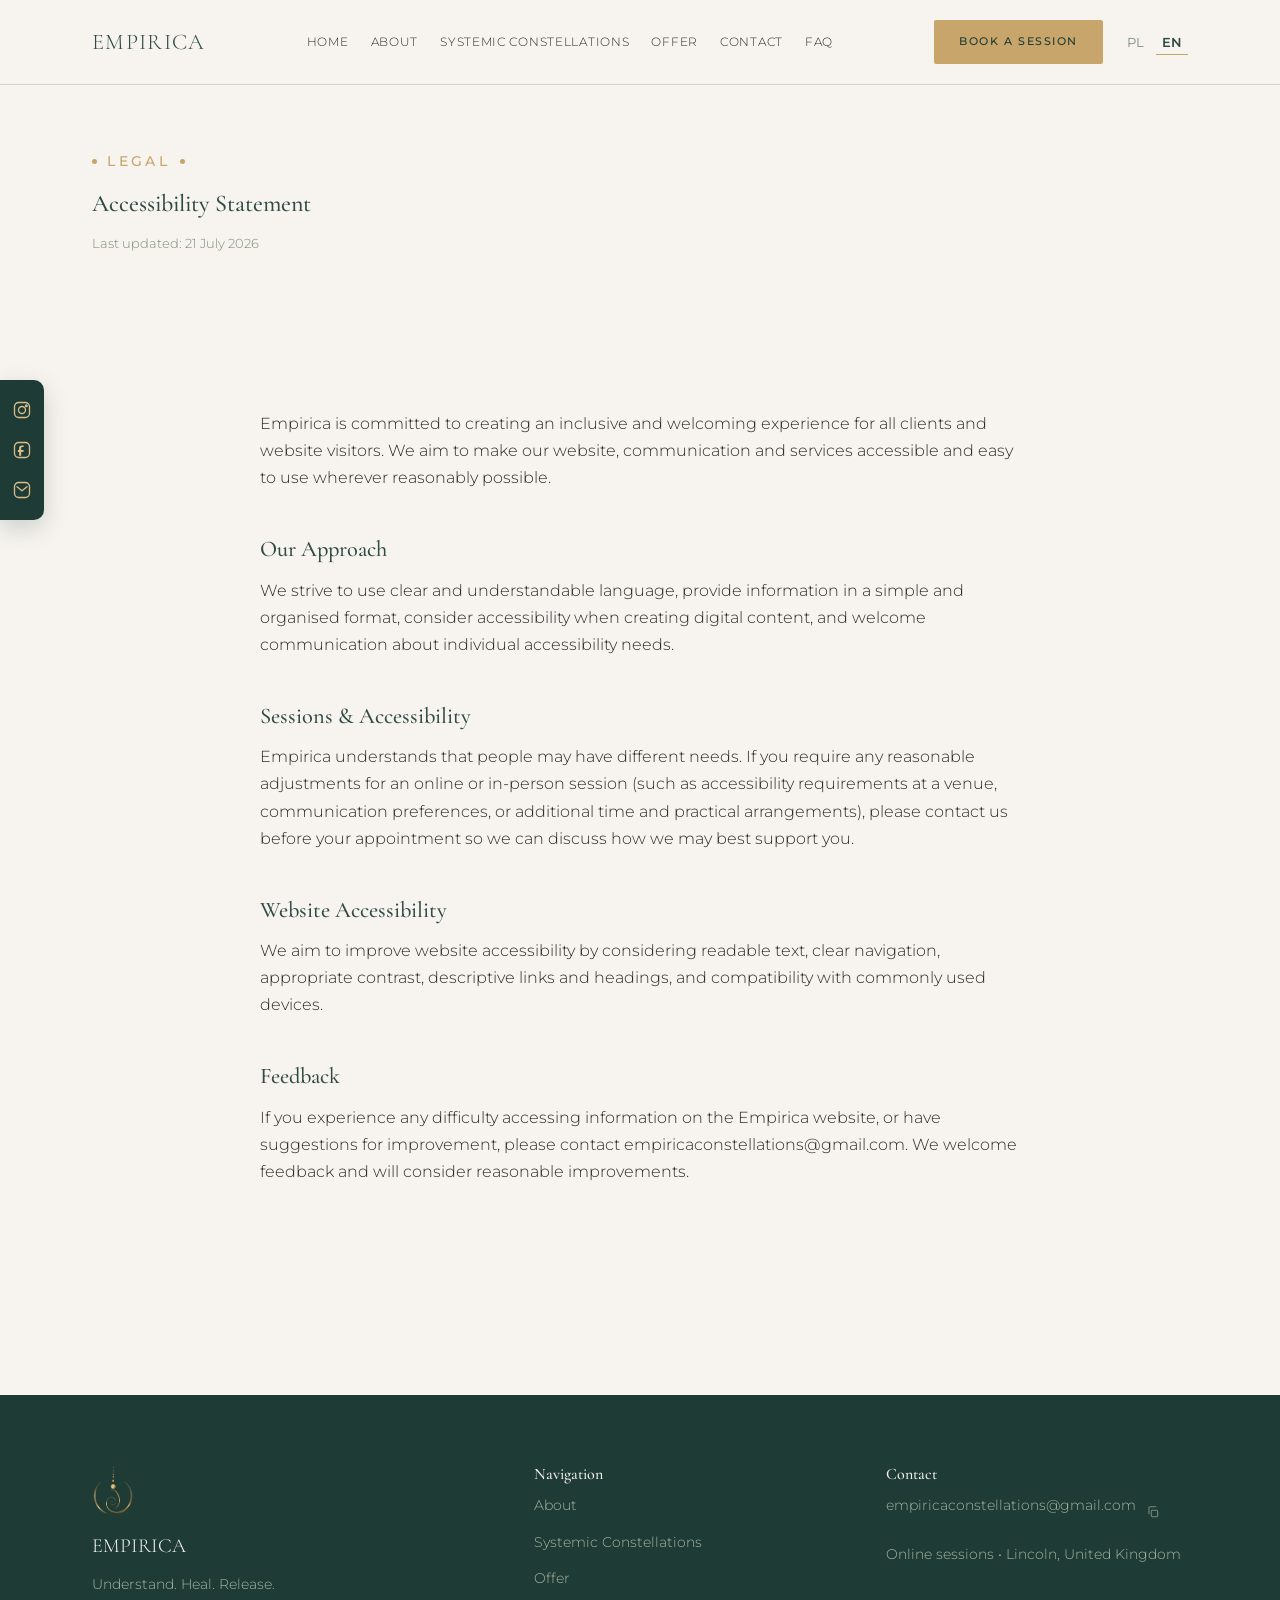
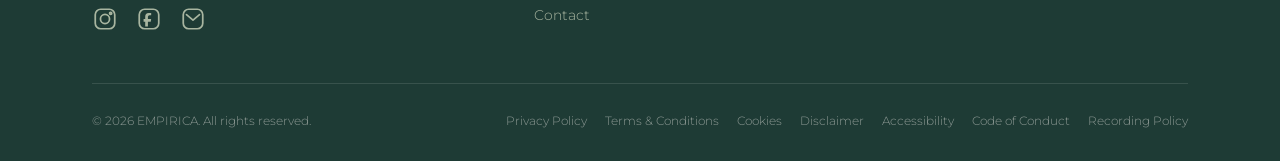
==== dostepnosc.html @ 61121a8c "Add standalone FAQ page, restore nav link, fix About secondary button Turns the FAQ content into its" ====
<!DOCTYPE html>
<html lang="pl">
<head>
<meta charset="UTF-8">
<meta name="viewport" content="width=device-width, initial-scale=1.0">
<title>Dostępność | Empirica</title>
<meta name="description" content="Deklaracja dostępności Empirica: nasze podejście do dostępności sesji i strony internetowej.">
<link rel="icon" type="image/svg+xml" href="assets/favicon.svg">
<link rel="preconnect" href="https://fonts.googleapis.com">
<link rel="preconnect" href="https://fonts.gstatic.com" crossorigin>
<link href="https://fonts.googleapis.com/css2?family=Cormorant+Garamond:ital,wght@0,400;0,500;0,600;1,400&family=Montserrat:wght@300;400;500;600&display=swap" rel="stylesheet">
<link rel="stylesheet" href="css/style.css">
</head>
<body data-i18n-title="meta.accessibility">

<header class="site-header">
  <div class="container nav">
    <a href="index.html" class="brand" aria-label="Empirica, strona główna">
      <span class="brand-word">EMPIRICA</span>
    </a>
    <nav class="nav-links" id="navLinks">
      <a href="index.html" data-i18n="nav.home">Strona główna</a>
      <a href="o-mnie.html" data-i18n="nav.about">O mnie</a>
      <a href="ustawienia-systemowe.html" data-i18n="nav.constellations">Ustawienia systemowe</a>
      <a href="oferta.html" data-i18n="nav.offer">Oferta</a>
      <a href="kontakt.html" data-i18n="nav.contact">Kontakt</a>
      <a href="faq.html" data-i18n="nav.faq">FAQ</a>
    </nav>
    <div class="nav-right">
      <a href="kontakt.html" class="btn btn-gold" data-i18n="nav.cta">Umów sesję</a>
      <div class="lang-switch" role="group" aria-label="Język / Language">
        <button type="button" data-lang="pl">PL</button>
        <button type="button" data-lang="en">EN</button>
      </div>
      <button class="nav-toggle" aria-label="Menu" aria-expanded="false">
        <span></span><span></span><span></span>
      </button>
    </div>
  </div>
</header>

<div class="side-social" aria-label="Social media">
  <a href="https://instagram.com/EmpiricaConstellations" target="_blank" rel="noopener" aria-label="Instagram"><svg viewBox="0 0 24 24" fill="none" stroke="currentColor" stroke-width="1.6"><rect x="3" y="3" width="18" height="18" rx="5"/><circle cx="12" cy="12" r="4.2"/><circle cx="17.2" cy="6.8" r="1"/></svg></a>
  <a href="https://facebook.com/EmpiricaConstellations" target="_blank" rel="noopener" aria-label="Facebook"><svg viewBox="0 0 24 24" fill="none" stroke="currentColor" stroke-width="1.6"><rect x="3" y="3" width="18" height="18" rx="5"/><path d="M14 8.5h-1.5a1.5 1.5 0 0 0-1.5 1.5v2h3l-.4 2.5H11V19h-2.5v-4.5H7v-2.5h1.5V9.8A3.3 3.3 0 0 1 11.9 6.5H14z" fill="currentColor" stroke="none"/></svg></a>
  <a href="kontakt.html" aria-label="Email"><svg viewBox="0 0 24 24" fill="none" stroke="currentColor" stroke-width="1.6"><rect x="3" y="3" width="18" height="18" rx="5"/><path d="M6 8l6 5 6-5" stroke-linecap="round" stroke-linejoin="round"/></svg></a>
</div>

<main>

  <section class="legal-page-header">
    <div class="container">
      <span class="eyebrow" data-i18n="legal.eyebrow">Prawne</span>
      <h1 data-i18n="legal.accessibility.title">Dostępność</h1>
      <p class="form-note" data-i18n="legal.updated">Ostatnia aktualizacja: 21 lipca 2026</p>
    </div>
  </section>

  <section>
    <div class="container legal-content">
      <p data-i18n="legal.accessibility.intro">Empirica dąży do zapewnienia integrującego i przyjaznego doświadczenia wszystkim klientom i osobom odwiedzającym stronę. Staramy się, aby nasza strona internetowa, komunikacja i usługi były dostępne i łatwe w użyciu, tam gdzie jest to zasadnie możliwe.</p>

      <h2 data-i18n="legal.accessibility.s1title">Nasze podejście</h2>
      <p data-i18n="legal.accessibility.s1body">Dążymy do stosowania jasnego i zrozumiałego języka, przedstawiania informacji w prostej i uporządkowanej formie, uwzględniania dostępności przy tworzeniu treści cyfrowych oraz otwartości na rozmowę o indywidualnych potrzebach w zakresie dostępności.</p>

      <h2 data-i18n="legal.accessibility.s2title">Sesje a dostępność</h2>
      <p data-i18n="legal.accessibility.s2body">Empirica rozumie, że różne osoby mogą mieć różne potrzeby. Jeśli potrzebujesz rozsądnych dostosowań na sesję online lub stacjonarną (na przykład dotyczących dostępności miejsca, preferencji komunikacyjnych czy dodatkowego czasu i ustaleń praktycznych), skontaktuj się z nami przed spotkaniem, abyśmy mogli omówić, jak najlepiej Cię wesprzeć.</p>

      <h2 data-i18n="legal.accessibility.s3title">Dostępność strony internetowej</h2>
      <p data-i18n="legal.accessibility.s3body">Dążymy do poprawy dostępności strony poprzez czytelny tekst, przejrzystą nawigację, odpowiedni kontrast, opisowe linki i nagłówki oraz kompatybilność z powszechnie używanymi urządzeniami.</p>

      <h2 data-i18n="legal.accessibility.s4title">Opinie</h2>
      <p data-i18n="legal.accessibility.s4body">Jeśli napotykasz trudności w dostępie do informacji na stronie Empirica lub masz sugestie dotyczące usprawnień, napisz na adres empiricaconstellations@gmail.com. Chętnie poznamy Twoją opinię i rozważymy zasadne usprawnienia.</p>
    </div>
  </section>

</main>

<footer class="site-footer">
  <div class="container">
    <div class="footer-top">
      <div>
        <div class="footer-brand">
          <img src="assets/logo.png" alt="" height="56">
          <span>EMPIRICA</span>
        </div>
        <p class="footer-tag" data-i18n="footer.tagline">Zrozumieć. Uzdrowić. Uwolnić.</p>
        <div class="social-row" aria-label="Social media">
          <a href="https://instagram.com/EmpiricaConstellations" target="_blank" rel="noopener" aria-label="Instagram"><svg viewBox="0 0 24 24" fill="none" stroke="currentColor" stroke-width="1.6"><rect x="3" y="3" width="18" height="18" rx="5"/><circle cx="12" cy="12" r="4.2"/><circle cx="17.2" cy="6.8" r="1"/></svg></a>
          <a href="https://facebook.com/EmpiricaConstellations" target="_blank" rel="noopener" aria-label="Facebook"><svg viewBox="0 0 24 24" fill="none" stroke="currentColor" stroke-width="1.6"><rect x="3" y="3" width="18" height="18" rx="5"/><path d="M14 8.5h-1.5a1.5 1.5 0 0 0-1.5 1.5v2h3l-.4 2.5H11V19h-2.5v-4.5H7v-2.5h1.5V9.8A3.3 3.3 0 0 1 11.9 6.5H14z" fill="currentColor" stroke="none"/></svg></a>
          <a href="kontakt.html" aria-label="Email"><svg viewBox="0 0 24 24" fill="none" stroke="currentColor" stroke-width="1.6"><rect x="3" y="3" width="18" height="18" rx="5"/><path d="M6 8l6 5 6-5" stroke-linecap="round" stroke-linejoin="round"/></svg></a>
        </div>
      </div>
      <div class="footer-col">
        <h4 data-i18n="footer.navTitle">Nawigacja</h4>
        <a href="o-mnie.html" data-i18n="nav.about">O mnie</a>
        <a href="ustawienia-systemowe.html" data-i18n="nav.constellations">Ustawienia systemowe</a>
        <a href="oferta.html" data-i18n="nav.offer">Oferta</a>
        <a href="kontakt.html" data-i18n="nav.contact">Kontakt</a>
      </div>
      <div class="footer-col">
        <h4 data-i18n="footer.contactTitle">Kontakt</h4>
        <span class="email-copy"><span>empiricaconstellations@gmail.com</span><button type="button" class="copy-btn" data-copy="empiricaconstellations@gmail.com" aria-label="Kopiuj adres e-mail / Copy email address"><svg viewBox="0 0 24 24" fill="none" stroke="currentColor" stroke-width="1.8" stroke-linecap="round" stroke-linejoin="round"><rect x="9" y="9" width="11" height="11" rx="2"/><path d="M5 15V5a2 2 0 0 1 2-2h10"/></svg></button></span>
        <span data-i18n="footer.location">Sesje online • Lincoln, Wielka Brytania</span>
      </div>
    </div>
    <div class="footer-bottom">
      <span>© 2026 EMPIRICA. <span data-i18n="footer.rights">Wszelkie prawa zastrzeżone.</span></span>
      <div class="footer-legal">
        <a href="polityka-prywatnosci.html" data-i18n="footer.privacyLink">Polityka prywatności</a>
        <a href="regulamin.html" data-i18n="footer.termsLink">Regulamin</a>
        <a href="polityka-cookies.html" data-i18n="footer.cookiesLink">Cookies</a>
        <a href="zastrzezenie.html" data-i18n="footer.disclaimerLink">Zastrzeżenia prawne</a>
        <a href="dostepnosc.html" data-i18n="footer.accessibilityLink">Dostępność</a>
        <a href="zasady-postepowania.html" data-i18n="footer.conductLink">Zasady postępowania</a>
        <a href="polityka-nagrywania.html" data-i18n="footer.recordingLink">Polityka nagrywania</a>
      </div>
    </div>
  </div>
</footer>

<button id="backToTop" class="back-to-top" aria-label="Powrót do góry / Back to top">
  <svg viewBox="0 0 24 24" fill="none" stroke="currentColor" stroke-width="2" stroke-linecap="round" stroke-linejoin="round"><path d="M12 19V5M5 12l7-7 7 7"/></svg>
</button>

<script src="js/i18n.js"></script>
<script src="js/main.js"></script>
</body>
</html>
---- css/style.css ----
/* ==========================================================================
   EMPIRICA — brand tokens
   ========================================================================== */
:root {
  --eucalyptus-dark: #1E3B35;
  --eucalyptus-deep: #2F4A45;
  --sage: #A8B5A0;
  --gold: #C8A56A;
  --gold-light: #D9BD8B;
  --ivory: #F7F4EF;
  --stone: #D8D2C8;
  --stone-light: #E9E4DA;
  --moss: #7A8D77;
  --charcoal: #2A2A28;

  --font-serif: 'Cormorant Garamond', Georgia, serif;
  --font-sans: 'Montserrat', -apple-system, sans-serif;

  --max-width: 1160px;
  --nav-height: 84px;
}

/* ==========================================================================
   Reset
   ========================================================================== */
*, *::before, *::after { box-sizing: border-box; }
html { scroll-behavior: smooth; }
body {
  margin: 0;
  font-family: var(--font-sans);
  font-weight: 300;
  color: var(--charcoal);
  background: var(--ivory);
  line-height: 1.7;
  -webkit-font-smoothing: antialiased;
}
img, svg { max-width: 100%; display: block; }
a { color: inherit; text-decoration: none; }
ul { list-style: none; margin: 0; padding: 0; }
h1, h2, h3, h4 {
  font-family: var(--font-serif);
  font-weight: 500;
  color: var(--eucalyptus-deep);
  margin: 0 0 .6em;
  line-height: 1.2;
}
p { margin: 0 0 1.2em; }
.container {
  max-width: var(--max-width);
  margin: 0 auto;
  padding: 0 32px;
}
.eyebrow {
  display: inline-flex;
  align-items: center;
  gap: .7em;
  font-family: var(--font-sans);
  font-weight: 500;
  font-size: .9rem;
  letter-spacing: .24em;
  text-transform: uppercase;
  color: var(--gold);
  margin-bottom: 1.1em;
}
.eyebrow::before, .eyebrow::after {
  content: '';
  width: 5px;
  height: 5px;
  flex-shrink: 0;
  border-radius: 50%;
  background: currentColor;
}
.on-dark .eyebrow { color: var(--gold-light); }
.on-dark h1, .on-dark h2, .on-dark h3 { color: var(--ivory); }
.on-dark p { color: var(--sage); }

/* ==========================================================================
   Buttons
   ========================================================================== */
.btn {
  display: inline-flex;
  align-items: center;
  gap: .6em;
  padding: 15px 34px;
  font-family: var(--font-sans);
  font-size: .8rem;
  font-weight: 500;
  letter-spacing: .14em;
  text-transform: uppercase;
  border-radius: 2px;
  border: 1px solid transparent;
  cursor: pointer;
  transition: background .25s ease, color .25s ease, border-color .25s ease, transform .25s ease;
}
.btn-gold {
  background: var(--gold);
  color: var(--eucalyptus-dark);
}
.btn-gold:hover { background: var(--gold-light); transform: translateY(-1px); }
.btn-outline {
  background: transparent;
  border-color: var(--gold);
  color: var(--gold);
}
.btn-outline:hover { background: var(--gold); color: var(--eucalyptus-dark); }
.on-dark .btn-outline { border-color: var(--sage); color: var(--ivory); }
.on-dark .btn-outline:hover { background: var(--sage); color: var(--eucalyptus-dark); }
.btn-outline-deep {
  background: transparent;
  border-color: var(--eucalyptus-deep);
  color: var(--eucalyptus-deep);
}
.btn-outline-deep:hover { background: var(--eucalyptus-deep); color: var(--gold-light); }

/* ==========================================================================
   Header / Nav
   ========================================================================== */
.site-header {
  position: sticky;
  top: 0;
  z-index: 100;
  background: rgba(247, 244, 239, .92);
  backdrop-filter: blur(6px);
  border-bottom: 1px solid var(--stone);
}
.nav {
  height: var(--nav-height);
  display: flex;
  align-items: center;
  justify-content: space-between;
  gap: 24px;
}
.brand {
  display: flex;
  align-items: center;
  gap: 12px;
  flex-shrink: 0;
}
.brand svg { width: 34px; height: 34px; }
.brand-word {
  font-family: var(--font-serif);
  font-size: 1.4rem;
  letter-spacing: .06em;
  color: var(--eucalyptus-deep);
}
.nav-links {
  display: flex;
  align-items: center;
  gap: 22px;
  flex-shrink: 0;
}
.nav-links a {
  font-size: .74rem;
  letter-spacing: .06em;
  text-transform: uppercase;
  color: var(--charcoal);
  position: relative;
  padding: 6px 0;
  white-space: nowrap;
}
.nav-links a::after {
  content: '';
  position: absolute;
  left: 0; right: 0; bottom: 0;
  height: 1px;
  background: var(--gold);
  transform: scaleX(0);
  transition: transform .25s ease;
}
.nav-links a:hover::after,
.nav-links a[aria-current="page"]::after { transform: scaleX(1); }
.nav-links a[aria-current="page"] { color: var(--eucalyptus-deep); font-weight: 500; }

.nav-right { display: flex; align-items: center; gap: 18px; flex-shrink: 0; }
.nav-right .btn { padding: 11px 24px; font-size: .7rem; }
.lang-switch { display: flex; gap: 6px; font-size: .75rem; letter-spacing: .06em; }
.lang-switch button {
  background: none;
  border: none;
  cursor: pointer;
  color: var(--moss);
  font-family: var(--font-sans);
  padding: 4px 6px;
}
.lang-switch button[aria-current="true"] { color: var(--eucalyptus-deep); font-weight: 600; border-bottom: 1px solid var(--gold); }

.nav-toggle {
  display: none;
  flex-direction: column;
  gap: 5px;
  background: none;
  border: none;
  cursor: pointer;
  padding: 8px;
}
.nav-toggle span { width: 24px; height: 1px; background: var(--eucalyptus-deep); }

/* ==========================================================================
   Hero
   ========================================================================== */
.hero {
  position: relative;
  background: radial-gradient(ellipse at 50% 20%, var(--eucalyptus-deep), var(--eucalyptus-dark) 70%);
  color: var(--ivory);
  overflow: hidden;
  padding: 110px 0 90px;
  text-align: center;
}
.hero.hero-page {
  padding: 90px 0 70px;
  min-height: 380px;
  display: flex;
  align-items: center;
  justify-content: center;
}
.hero.hero-photo {
  --hero-photo: url('../assets/hero-photo.jpg');
  background:
    linear-gradient(180deg, rgba(30,59,53,.68), rgba(30,59,53,.86)),
    var(--hero-photo) center 35%/cover no-repeat;
}
.hero.hero-photo.hero-photo-centered {
  background:
    linear-gradient(180deg, rgba(30,59,53,.68), rgba(30,59,53,.86)),
    var(--hero-photo) center center/cover no-repeat;
}

.hero.parallax-hero {
  background: none;
  position: relative;
  overflow: hidden;
}
.hero.parallax-hero .parallax-layer {
  position: absolute;
  inset: -45% 0;
  background:
    linear-gradient(180deg, rgba(30,59,53,.68), rgba(30,59,53,.86)),
    var(--hero-photo) center 35%/cover no-repeat;
  will-change: transform;
  z-index: 0;
}
.hero.parallax-hero .hero-inner { position: relative; z-index: 1; }
.hero-mist {
  position: absolute;
  inset: 0;
  opacity: .35;
  pointer-events: none;
}
.hero-inner { position: relative; z-index: 1; max-width: 720px; margin: 0 auto; }
.hero-mark { height: 112px; width: auto; margin: 0 auto 10px; }
.hero h1 {
  color: var(--ivory);
  font-size: clamp(2.6rem, 6vw, 4.2rem);
  letter-spacing: .04em;
  margin-bottom: .3em;
}
.hero .subtitle {
  font-family: var(--font-sans);
  font-size: .95rem;
  letter-spacing: .18em;
  text-transform: uppercase;
  color: var(--gold-light);
  margin-bottom: 1.6em;
}
.hero .lede {
  color: var(--sage);
  font-size: 1.15rem;
  max-width: 560px;
  margin: 0 auto 2.2em;
}
.hero-actions {
  display: flex;
  justify-content: center;
  align-items: center;
  gap: 18px;
  flex-wrap: wrap;
}
.hero-page h1 { font-size: clamp(2.2rem, 5vw, 3rem); }

/* ==========================================================================
   Sections
   ========================================================================== */
section { padding: 100px 0; }
.section-tight { padding: 70px 0; }
.section-dark {
  background: var(--eucalyptus-dark);
  color: var(--ivory);
}
.section-stone { background: var(--stone); }
.section-sage { background: var(--sage); }
.section-center { text-align: center; }
.lede-block { max-width: 640px; margin: 0 auto 3em; text-align: center; }

.grid-3 {
  display: grid;
  grid-template-columns: repeat(3, 1fr);
  gap: 48px;
}
.grid-2 {
  display: grid;
  grid-template-columns: 1fr 1fr;
  gap: 64px;
  align-items: center;
}

.value-card { text-align: center; }
.value-card .icon {
  width: 72px; height: 72px;
  margin: 0 auto 22px;
  color: var(--gold);
}
.value-card h3 { font-size: 1.5rem; }
.value-card p { color: var(--eucalyptus-deep); font-size: 1rem; }

.metaphor-card {
  background: var(--ivory);
  border: 1px solid var(--stone);
  padding: 40px 30px;
  text-align: center;
  transition: transform .3s ease, box-shadow .3s ease;
}
.metaphor-card:hover { transform: translateY(-4px); box-shadow: 0 18px 40px rgba(30,59,53,.08); }
.metaphor-card .icon { width: 60px; height: 60px; margin: 0 auto 22px; color: var(--gold); }
.metaphor-card h4 { font-size: 1.3rem; margin-bottom: .4em; }
.metaphor-card p { color: var(--eucalyptus-deep); font-size: 1rem; margin: 0; }

/* Interactive symbolism explorer */
.symbolism {
  display: grid;
  grid-template-columns: 260px 1fr;
  gap: 24px;
  align-items: start;
}
.symbolism-nav {
  display: flex;
  flex-direction: column;
  gap: 10px;
}
.symbolism-item {
  display: flex;
  align-items: center;
  gap: 16px;
  border: 1px solid var(--stone);
  background: var(--ivory);
  padding: 14px 18px;
  text-align: left;
  cursor: pointer;
  transition: border-color .2s ease, background .2s ease;
  font-family: var(--font-sans);
}
.symbolism-item:hover { border-color: var(--gold); }
.symbolism-item.is-active { border-color: var(--gold); background: var(--stone); }
.symbolism-item .symbolism-icon {
  display: flex;
  align-items: center;
  justify-content: center;
  flex-shrink: 0;
  color: var(--gold);
}
.symbolism-item .symbolism-icon svg { width: 34px; height: 34px; }
.symbolism-item .symbolism-label {
  font-family: var(--font-serif);
  font-size: 1.4rem;
  color: var(--eucalyptus-deep);
}
.symbolism-panel {
  border: 1px solid var(--stone);
  background: var(--ivory);
  padding: 36px;
}
.symbolism-panel-item { display: none; }
.symbolism-panel-item.is-active { display: block; }
.symbolism-panel-header {
  display: flex;
  align-items: center;
  gap: 18px;
  margin-bottom: 26px;
}
.symbolism-panel-header .symbolism-icon {
  display: flex;
  align-items: center;
  justify-content: center;
  color: var(--gold);
  flex-shrink: 0;
}
.symbolism-panel-header .symbolism-icon svg { width: 48px; height: 48px; }
.symbolism-panel-header h3 { margin: 0; font-size: 2.1rem; }
.symbolism-panel-body {
  display: grid;
  grid-template-columns: 1fr 270px;
  gap: 32px;
  align-items: center;
}
.symbolism-panel-photo { order: 2; }
.symbolism-panel-text { order: 1; }
.symbolism-panel-photo {
  aspect-ratio: 1;
  border: 1px solid var(--stone);
  overflow: hidden;
}
.symbolism-panel-photo img {
  width: 100%;
  height: 100%;
  object-fit: cover;
  object-position: center;
  display: block;
}
.symbolism-panel-text p { margin: 0; color: var(--charcoal); font-size: 1rem; line-height: 1.75; }
@media (max-width: 800px) {
  .symbolism { grid-template-columns: 1fr; }
  .symbolism-panel { padding: 26px; }
  .symbolism-panel-body { grid-template-columns: 1fr; }
  .symbolism-panel-photo { max-width: 220px; margin: 0 auto; }
}

blockquote.pull-quote {
  font-family: var(--font-serif);
  font-size: clamp(1.5rem, 3vw, 2.1rem);
  font-style: italic;
  color: var(--ivory);
  text-align: center;
  max-width: 780px;
  margin: 0 auto;
  line-height: 1.5;
}
blockquote.pull-quote::before,
blockquote.pull-quote::after { color: var(--gold); }
blockquote.pull-quote::before { content: '“'; }
blockquote.pull-quote::after { content: '”'; }

.believe-photo {
  background:
    linear-gradient(180deg, rgba(30,59,53,.7), rgba(30,59,53,.82)),
    url('../assets/about-believe.jpg') center/cover no-repeat;
}
.ready-photo {
  background:
    linear-gradient(180deg, rgba(30,59,53,.55), rgba(30,59,53,.68)),
    url('../assets/ready-photo.jpg') center/cover no-repeat;
}
.ready-photo h2 { color: var(--gold); }
.ready-photo p { color: var(--ivory); font-weight: 400; text-shadow: 0 2px 10px rgba(0,0,0,.55); }
.stream-photo {
  background:
    linear-gradient(180deg, rgba(30,59,53,.7), rgba(30,59,53,.82)),
    url('../assets/symbol-stream.jpg') center/cover no-repeat;
}

/* Watermark logo behind a dark section's content */
.section-watermark { position: relative; overflow: hidden; }
.section-watermark .watermark-logo {
  position: absolute;
  top: 50%;
  left: 50%;
  transform: translate(-50%, -50%);
  height: 260px;
  width: auto;
  opacity: .08;
  pointer-events: none;
  z-index: 0;
}
.section-watermark > .container { position: relative; z-index: 1; }

.testimonial {
  background: var(--ivory);
  padding: 30px 36px;
  font-style: italic;
  color: var(--eucalyptus-deep);
  text-align: center;
}
.testimonial-author {
  display: flex;
  flex-direction: column;
  align-items: center;
  gap: 10px;
  margin-top: 20px;
}
.testimonial-avatar {
  width: 44px;
  height: 44px;
  border-radius: 50%;
  background: var(--gold);
  color: var(--eucalyptus-dark);
  display: flex;
  align-items: center;
  justify-content: center;
  font-style: normal;
  font-family: var(--font-sans);
  font-weight: 600;
  font-size: .85rem;
}
.testimonial cite {
  display: block;
  font-style: normal;
  font-size: .8rem;
  letter-spacing: .08em;
  text-transform: uppercase;
  color: var(--moss);
}

/* Testimonial carousel */
.testimonial-carousel {
  position: relative;
  max-width: 680px;
  margin: 0 auto;
  padding: 0 84px;
}
.testimonial-viewport { overflow: hidden; }
.testimonial-track {
  display: flex;
  transition: transform .65s cubic-bezier(.4, 0, .2, 1);
}
.testimonial-slide {
  flex: 0 0 100%;
  min-width: 0;
  box-sizing: border-box;
}
.carousel-arrow {
  position: absolute;
  top: 40%;
  transform: translateY(-50%);
  width: 40px;
  height: 40px;
  border-radius: 50%;
  border: 1px solid var(--stone);
  background: var(--ivory);
  color: var(--eucalyptus-deep);
  display: flex;
  align-items: center;
  justify-content: center;
  cursor: pointer;
  padding: 0;
  transition: background .2s ease, color .2s ease, border-color .2s ease;
}
.carousel-arrow svg { width: 18px; height: 18px; }
.carousel-arrow:hover { background: var(--gold); border-color: var(--gold); color: var(--eucalyptus-dark); }
.carousel-prev { left: 0; }
.carousel-next { right: 0; }
.carousel-dots {
  display: flex;
  justify-content: center;
  gap: 10px;
  margin-top: 26px;
}
.carousel-dot {
  width: 9px;
  height: 9px;
  border-radius: 50%;
  border: none;
  background: var(--stone);
  cursor: pointer;
  padding: 0;
  transition: background .2s ease, transform .2s ease;
}
.carousel-dot.is-active { background: var(--gold); transform: scale(1.3); }
@media (max-width: 600px) {
  .testimonial-carousel { padding: 0 56px; }
  .carousel-arrow { width: 34px; height: 34px; }
}

/* Decorative placeholder art */
.art-frame {
  border: 1px solid var(--stone);
  aspect-ratio: 4/5;
  overflow: hidden;
}
.art-frame img {
  width: 100%;
  height: 100%;
  object-fit: cover;
  object-position: center;
  display: block;
}
.portrait-frame {
  aspect-ratio: 4/5;
  border: 1px solid var(--stone);
  background: linear-gradient(165deg, var(--eucalyptus-deep), var(--eucalyptus-dark));
  display: flex;
  align-items: center;
  justify-content: center;
}
.portrait-frame svg, .portrait-frame img { width: 46%; color: var(--gold); }

/* Steps */
.steps { display: grid; grid-template-columns: repeat(4, 1fr); gap: 44px; counter-reset: step; position: relative; }
.step { text-align: center; position: relative; z-index: 1; }
.step:not(:last-child)::after {
  content: '- - - -';
  position: absolute;
  top: 30px;
  left: 100%;
  width: 44px;
  transform: translateY(-50%);
  text-align: center;
  color: var(--gold);
  font-size: 1.05rem;
  font-weight: 600;
  letter-spacing: 1px;
  white-space: nowrap;
  overflow: hidden;
  pointer-events: none;
}
.step .num {
  width: 60px; height: 60px;
  background: var(--gold);
  border: none;
  border-radius: 50%;
  display: flex; align-items: center; justify-content: center;
  margin: 0 auto 20px;
  font-family: var(--font-serif);
  font-weight: 600;
  color: var(--eucalyptus-dark);
  font-size: 1.4rem;
  box-shadow: 0 6px 16px rgba(200,165,106,.35);
}
.step h4 { font-size: 1.15rem; margin-bottom: .35em; }
.step p { font-size: .92rem; color: var(--charcoal); opacity: .8; margin: 0; }
@media (max-width: 900px) { .step::after { display: none; } }

/* Offer / pricing */
.offer-card {
  background: var(--ivory);
  border: 1px solid var(--stone);
  padding: 48px;
}
.offer-card .price {
  font-family: var(--font-serif);
  font-size: 2.4rem;
  color: var(--gold);
  margin: .2em 0 .1em;
}
.offer-card .price small { font-family: var(--font-sans); font-size: .9rem; color: var(--moss); }
.offer-list li {
  padding: 10px 0;
  border-bottom: 1px solid var(--stone);
  font-size: .92rem;
  display: flex;
  gap: 10px;
}
.offer-list li:last-child { border-bottom: none; }
.offer-list li svg { width: 16px; height: 16px; flex-shrink: 0; margin-top: 4px; color: var(--gold); }

/* Tile grid (help topics, credentials, etc.) */
.tile-grid {
  display: grid;
  grid-template-columns: repeat(3, 1fr);
  gap: 24px;
}
.tile {
  background: var(--stone-light);
  border: 1px solid var(--stone);
  border-radius: 12px;
  padding: 30px 22px;
  text-align: center;
  transition: transform .3s ease, box-shadow .3s ease, border-color .3s ease;
}
.tile:hover {
  box-shadow: 0 18px 40px rgba(30,59,53,.08);
  border-color: var(--gold);
}
.tile .icon { width: 40px; height: 40px; margin: 0 auto 16px; color: var(--gold); }
.tile span { font-size: .95rem; color: var(--eucalyptus-deep); line-height: 1.4; }
@media (max-width: 760px) { .tile-grid { grid-template-columns: 1fr 1fr; } }
@media (max-width: 500px) { .tile-grid { grid-template-columns: 1fr; } }

/* FAQ */
.faq-item { border-bottom: 1px solid var(--stone); padding: 18px 0; }
.faq-item summary {
  font-family: var(--font-serif);
  font-weight: 500;
  font-size: 1.1rem;
  color: var(--eucalyptus-deep);
  cursor: pointer;
  list-style: none;
  display: flex;
  align-items: center;
  justify-content: space-between;
  gap: 16px;
  padding: 4px 0;
}
.faq-item summary::-webkit-details-marker { display: none; }
.faq-item summary::after {
  content: '';
  flex-shrink: 0;
  width: 9px;
  height: 9px;
  border-right: 2px solid var(--gold);
  border-bottom: 2px solid var(--gold);
  transform: rotate(45deg);
  transition: transform .25s ease;
}
.faq-item[open] summary::after { transform: rotate(-135deg); }
.faq-item p { margin: .9em 0 0; color: var(--charcoal); opacity: .85; font-size: .95rem; }
.faq-category {
  font-family: var(--font-sans);
  font-size: .85rem;
  letter-spacing: .12em;
  text-transform: uppercase;
  color: var(--gold);
  margin: 48px 0 4px;
}
.faq-category:first-child { margin-top: 0; }

.disclaimer {
  font-size: .85rem;
  color: var(--moss);
  border-top: 1px solid var(--stone);
  padding-top: 24px;
  margin-top: 40px;
}
.disclaimer-note {
  font-size: .8rem;
  color: var(--moss);
  margin: 18px 0 0;
}

/* Instagram strip */
.insta-grid {
  display: grid;
  grid-template-columns: repeat(6, 1fr);
  gap: 4px;
}
.insta-cell {
  aspect-ratio: 1;
  display: flex;
  align-items: center;
  justify-content: center;
  padding: 14px;
  text-align: center;
}
.insta-cell.art { background: linear-gradient(150deg, var(--eucalyptus-deep), var(--moss)); }
.insta-cell.art svg { width: 44%; color: var(--gold-light); }
.insta-cell.quote { background: var(--ivory); border: 1px solid var(--stone); }
.insta-cell.quote p { font-family: var(--font-serif); font-size: .82rem; font-style: italic; color: var(--eucalyptus-deep); margin: 0; }

/* Contact */
.contact-grid { display: grid; grid-template-columns: 1.1fr .9fr; gap: 60px; }
.form-row { margin-bottom: 22px; }
.form-row label {
  display: block;
  font-size: .78rem;
  letter-spacing: .08em;
  text-transform: uppercase;
  color: var(--eucalyptus-deep);
  margin-bottom: 8px;
}
.form-row input,
.form-row select,
.form-row textarea {
  width: 100%;
  padding: 13px 14px;
  border: 1px solid var(--stone);
  background: var(--ivory);
  font-family: var(--font-sans);
  font-size: .92rem;
  color: var(--charcoal);
}
.form-row textarea { resize: vertical; min-height: 130px; }
.form-row input:focus,
.form-row select:focus,
.form-row textarea:focus { outline: none; border-color: var(--gold); }
.form-note { font-size: .8rem; color: var(--moss); margin-top: 4px; }
.contact-side { background: var(--eucalyptus-dark); color: var(--ivory); padding: 44px; }
.contact-side h3 { color: var(--ivory); }
.contact-side p { color: var(--sage); }
.contact-side .item { margin-bottom: 22px; }
.contact-side .item .label { display: block; font-size: .72rem; letter-spacing: .1em; text-transform: uppercase; color: var(--gold-light); margin-bottom: 4px; }
.form-status { margin-top: 16px; font-size: .88rem; }
.form-status.success { color: var(--moss); }
.form-status.error { color: #a5453a; }

/* ==========================================================================
   Footer
   ========================================================================== */
.site-footer {
  background: var(--eucalyptus-dark);
  color: var(--sage);
  padding: 70px 0 30px;
}
.footer-top {
  display: grid;
  grid-template-columns: 1.3fr 1fr 1fr;
  gap: 50px;
  padding-bottom: 44px;
  border-bottom: 1px solid rgba(247,244,239,.12);
}
.footer-brand { display: flex; flex-direction: column; align-items: flex-start; gap: 8px; margin-bottom: 10px; }
.footer-brand svg { width: 30px; height: 30px; color: var(--gold); }
.footer-brand span { font-family: var(--font-serif); font-size: 1.25rem; color: var(--ivory); }
.footer-tag { font-size: .85rem; max-width: 280px; margin: 0 0 8px; }
.site-footer h4 {
  color: var(--ivory);
}
.footer-col a, .footer-col span { display: block; font-size: .9rem; margin-bottom: 12px; color: var(--sage); }
.footer-col a:hover { color: var(--gold-light); }
.footer-col .email-copy { display: flex; align-items: center; gap: 8px; }

/* Copy-to-clipboard email */
.email-copy { display: inline-flex; align-items: center; gap: 8px; }
.copy-btn {
  background: none;
  border: none;
  padding: 2px;
  margin: 0;
  cursor: pointer;
  color: inherit;
  display: inline-flex;
  align-items: center;
  opacity: .65;
  transition: opacity .2s ease, color .2s ease;
}
.copy-btn:hover { opacity: 1; }
.copy-btn svg { width: 14px; height: 14px; }
.copy-btn.is-copied { color: var(--gold); opacity: 1; }
.footer-bottom {
  display: flex;
  justify-content: space-between;
  align-items: center;
  padding-top: 26px;
  font-size: .78rem;
  color: rgba(247,244,239,.5);
  flex-wrap: wrap;
  gap: 10px;
}
.footer-legal { display: flex; gap: 18px; flex-wrap: wrap; }
.footer-legal a { color: rgba(247,244,239,.5); }
.footer-legal a:hover { color: var(--gold-light); }

/* ==========================================================================
   Legal pages
   ========================================================================== */
.legal-page-header { padding: 60px 0 20px; }
.legal-content {
  max-width: 760px;
  margin: 0 auto;
  padding: 20px 0 90px;
}
.legal-content h2 { font-size: 1.4rem; margin-top: 2em; }
.legal-content h2:first-child { margin-top: 0; }
.legal-content p { color: var(--charcoal); }
.social-row { display: flex; gap: 18px; margin-top: 10px; }
.social-row a svg { width: 26px; height: 26px; color: var(--sage); }
.social-row a:hover svg { color: var(--gold-light); }

/* ==========================================================================
   Sticky side social bar
   ========================================================================== */
.side-social {
  position: fixed;
  left: 0;
  top: 50%;
  transform: translateY(-50%);
  z-index: 95;
  display: flex;
  flex-direction: column;
  align-items: center;
  gap: 20px;
  background: var(--eucalyptus-dark);
  padding: 20px 12px;
  border-radius: 0 10px 10px 0;
  box-shadow: 0 8px 24px rgba(30,59,53,.2);
  opacity: 1;
  transition: opacity .3s ease, transform .3s ease;
}
.side-social.is-hidden {
  opacity: 0;
  transform: translateY(-50%) translateX(-100%);
  pointer-events: none;
}
.side-social a svg { width: 20px; height: 20px; color: var(--gold-light); transition: color .2s ease, transform .2s ease; }
.side-social a:hover svg { color: var(--ivory); transform: scale(1.12); }
@media (max-width: 760px) { .side-social { display: none; } }

/* ==========================================================================
   Back to top
   ========================================================================== */
.back-to-top {
  position: fixed;
  bottom: 28px;
  right: 28px;
  width: 46px;
  height: 46px;
  border-radius: 50%;
  background: var(--gold);
  color: var(--eucalyptus-dark);
  border: none;
  display: flex;
  align-items: center;
  justify-content: center;
  cursor: pointer;
  opacity: 0;
  transform: translateY(10px);
  pointer-events: none;
  transition: opacity .3s ease, transform .3s ease, background .25s ease;
  z-index: 90;
  box-shadow: 0 8px 20px rgba(30,59,53,.25);
}
.back-to-top svg { width: 20px; height: 20px; }
.back-to-top.visible { opacity: 1; transform: translateY(0); pointer-events: auto; }
.back-to-top:hover { background: var(--gold-light); }

/* ==========================================================================
   Responsive
   ========================================================================== */
@media (max-width: 900px) {
  .grid-3 { grid-template-columns: 1fr; gap: 36px; }
  .grid-2 { grid-template-columns: 1fr; gap: 40px; }
  .contact-grid { grid-template-columns: 1fr; }
  .steps { grid-template-columns: 1fr 1fr; }
  .footer-top { grid-template-columns: 1fr; gap: 34px; }
  .insta-grid { grid-template-columns: repeat(3, 1fr); }
}
@media (max-width: 760px) {
  .nav-links, .nav-right .lang-switch, .nav-right .btn { position: static; }
  .nav-links {
    position: fixed;
    top: var(--nav-height);
    left: 0; right: 0;
    background: var(--ivory);
    flex-direction: column;
    align-items: flex-start;
    padding: 24px 32px;
    gap: 18px;
    border-bottom: 1px solid var(--stone);
    transform: translateY(-140%);
    opacity: 0;
    transition: transform .3s ease, opacity .3s ease;
  }
  .nav-links.open { transform: translateY(0); opacity: 1; }
  .nav-toggle { display: flex; }
  .nav-right { gap: 14px; }
  .nav-right .btn { padding: 11px 18px; font-size: .72rem; }
  .steps { grid-template-columns: 1fr; }
}
@media (max-width: 480px) {
  .nav-right > .btn { display: none; }
}
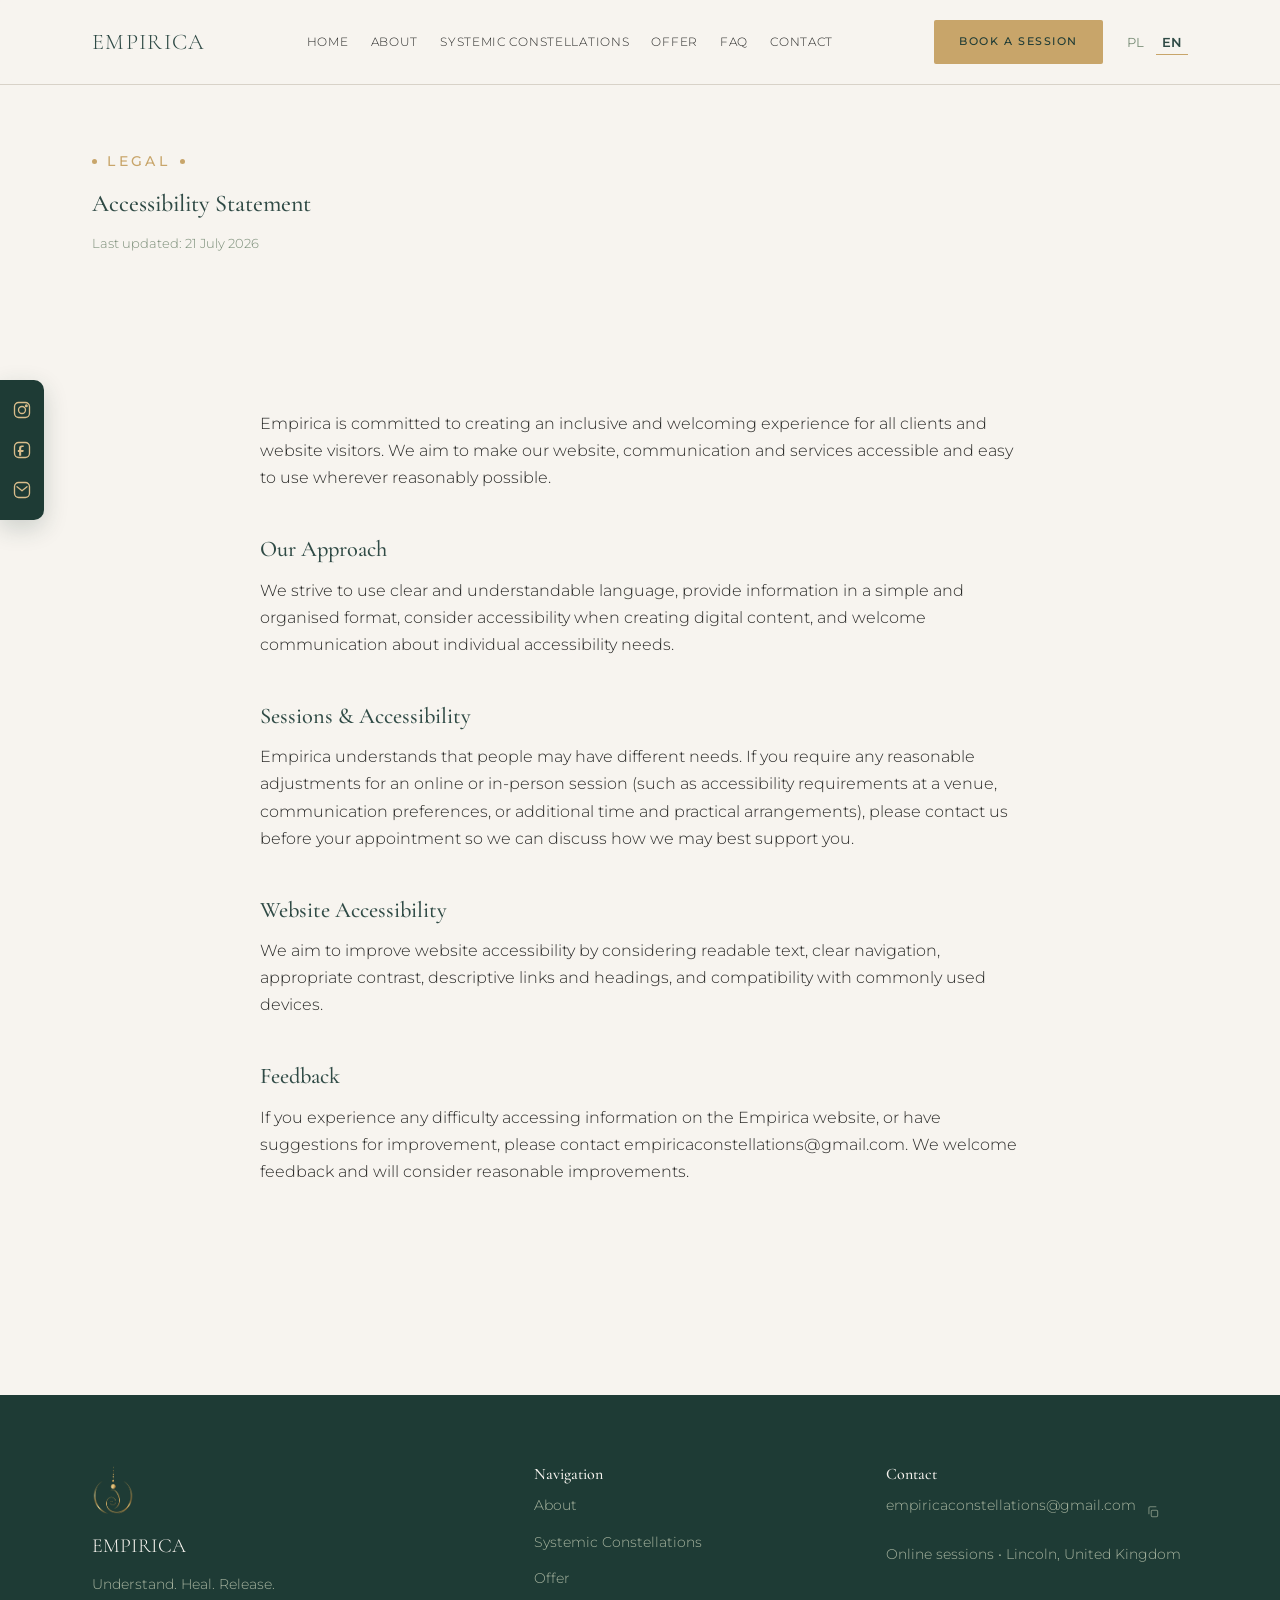
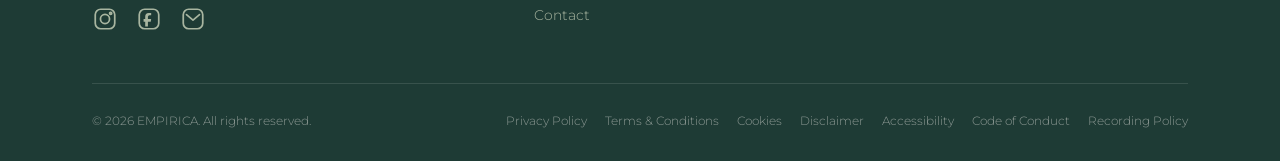
==== commit b6581a49: "Reorder nav, enlarge contact logo, resize home hero mark/title Moves FAQ before Contact in the nav b" ====
--- a/dostepnosc.html
+++ b/dostepnosc.html
@@ -23,8 +23,8 @@
       <a href="o-mnie.html" data-i18n="nav.about">O mnie</a>
       <a href="ustawienia-systemowe.html" data-i18n="nav.constellations">Ustawienia systemowe</a>
       <a href="oferta.html" data-i18n="nav.offer">Oferta</a>
+      <a href="faq.html" data-i18n="nav.faq">FAQ</a>
       <a href="kontakt.html" data-i18n="nav.contact">Kontakt</a>
-      <a href="faq.html" data-i18n="nav.faq">FAQ</a>
     </nav>
     <div class="nav-right">
       <a href="kontakt.html" class="btn btn-gold" data-i18n="nav.cta">Umów sesję</a>
--- a/css/style.css
+++ b/css/style.css
@@ -240,6 +240,8 @@
   z-index: 0;
 }
 .hero.parallax-hero .hero-inner { position: relative; z-index: 1; }
+.hero.parallax-hero .hero-mark { height: 130px; }
+.hero.parallax-hero h1 { font-size: clamp(2.1rem, 4.5vw, 3.2rem); }
 .hero-mist {
   position: absolute;
   inset: 0;
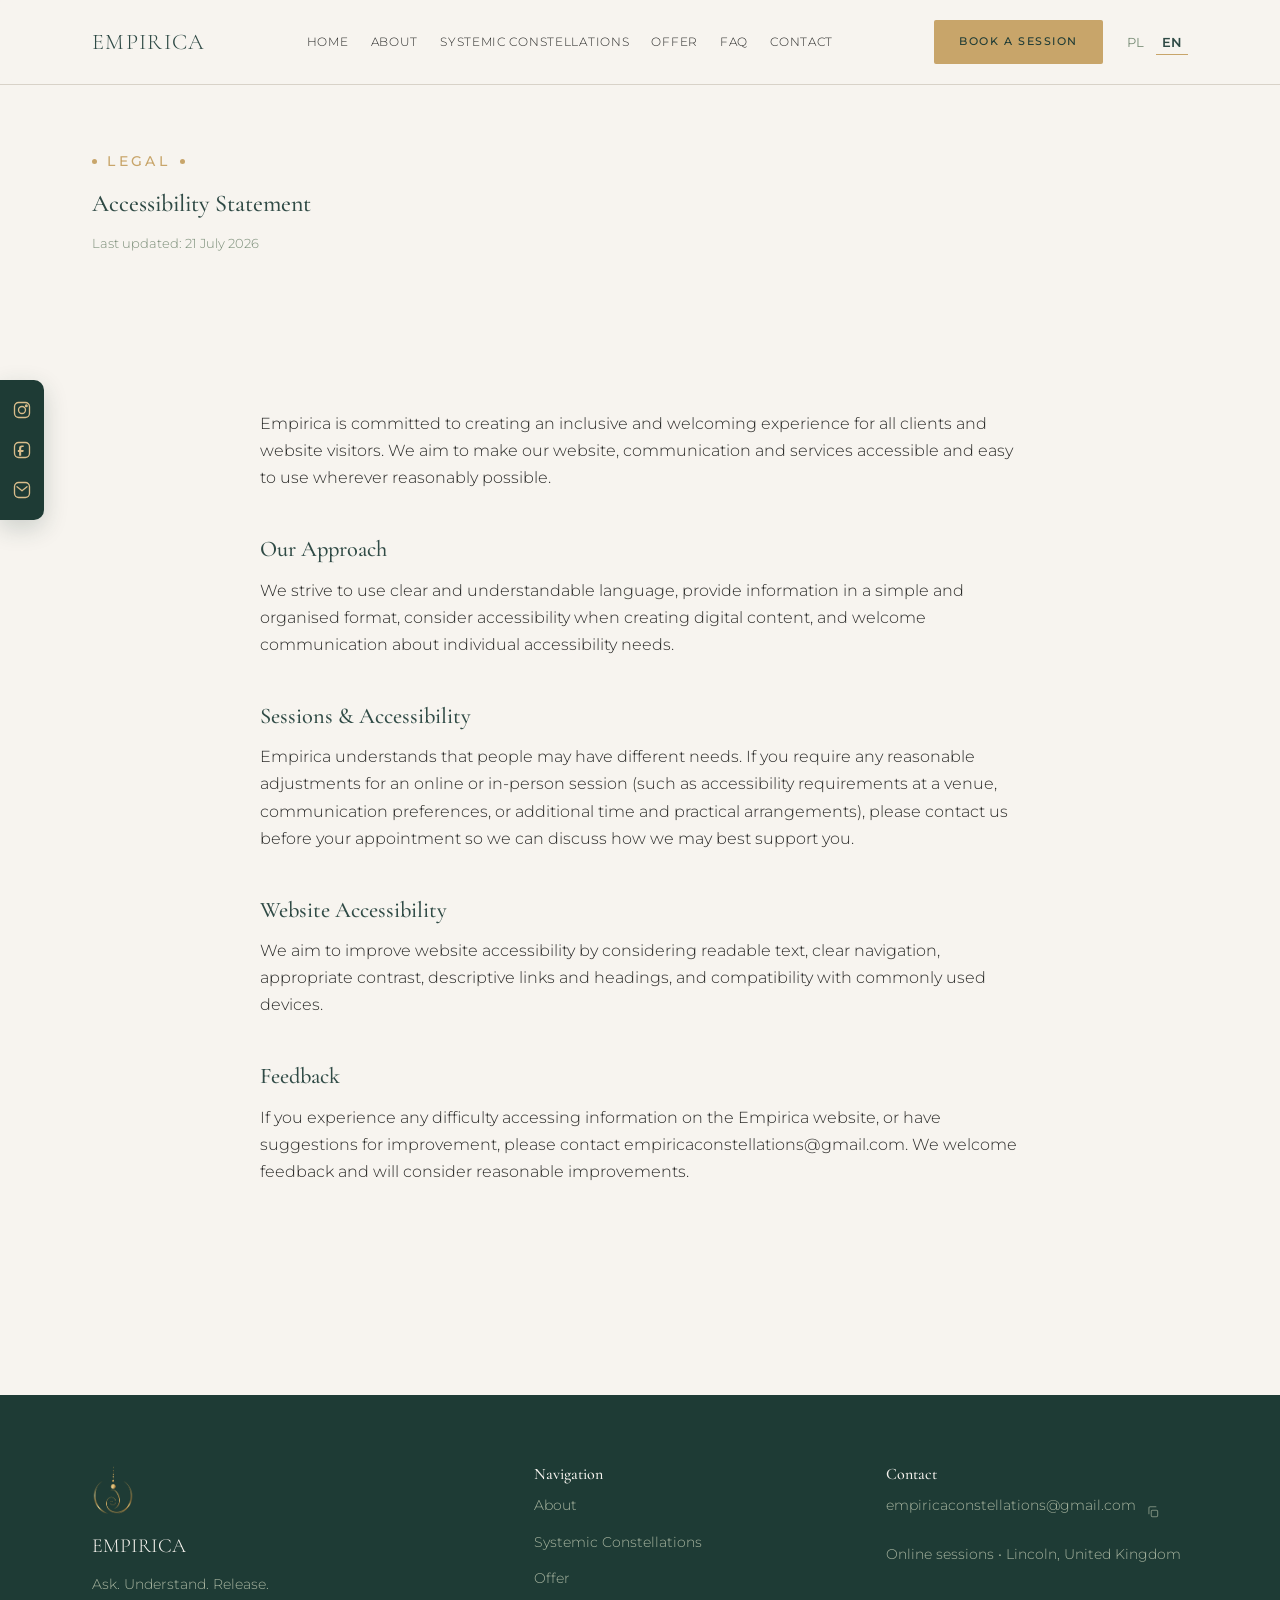
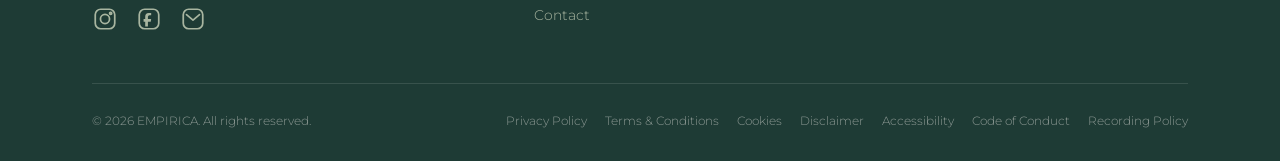
==== commit d94b4ee7: "Expand site beyond Systemic Constellations per Beata's brief Broadens the Home page intro copy to de" ====
--- a/dostepnosc.html
+++ b/dostepnosc.html
@@ -83,7 +83,7 @@
           <img src="assets/logo.png" alt="" height="56">
           <span>EMPIRICA</span>
         </div>
-        <p class="footer-tag" data-i18n="footer.tagline">Zrozumieć. Uzdrowić. Uwolnić.</p>
+        <p class="footer-tag" data-i18n="footer.tagline">Zapytać. Zrozumieć. Uwolnić.</p>
         <div class="social-row" aria-label="Social media">
           <a href="https://instagram.com/EmpiricaConstellations" target="_blank" rel="noopener" aria-label="Instagram"><svg viewBox="0 0 24 24" fill="none" stroke="currentColor" stroke-width="1.6"><rect x="3" y="3" width="18" height="18" rx="5"/><circle cx="12" cy="12" r="4.2"/><circle cx="17.2" cy="6.8" r="1"/></svg></a>
           <a href="https://facebook.com/EmpiricaConstellations" target="_blank" rel="noopener" aria-label="Facebook"><svg viewBox="0 0 24 24" fill="none" stroke="currentColor" stroke-width="1.6"><rect x="3" y="3" width="18" height="18" rx="5"/><path d="M14 8.5h-1.5a1.5 1.5 0 0 0-1.5 1.5v2h3l-.4 2.5H11V19h-2.5v-4.5H7v-2.5h1.5V9.8A3.3 3.3 0 0 1 11.9 6.5H14z" fill="currentColor" stroke="none"/></svg></a>
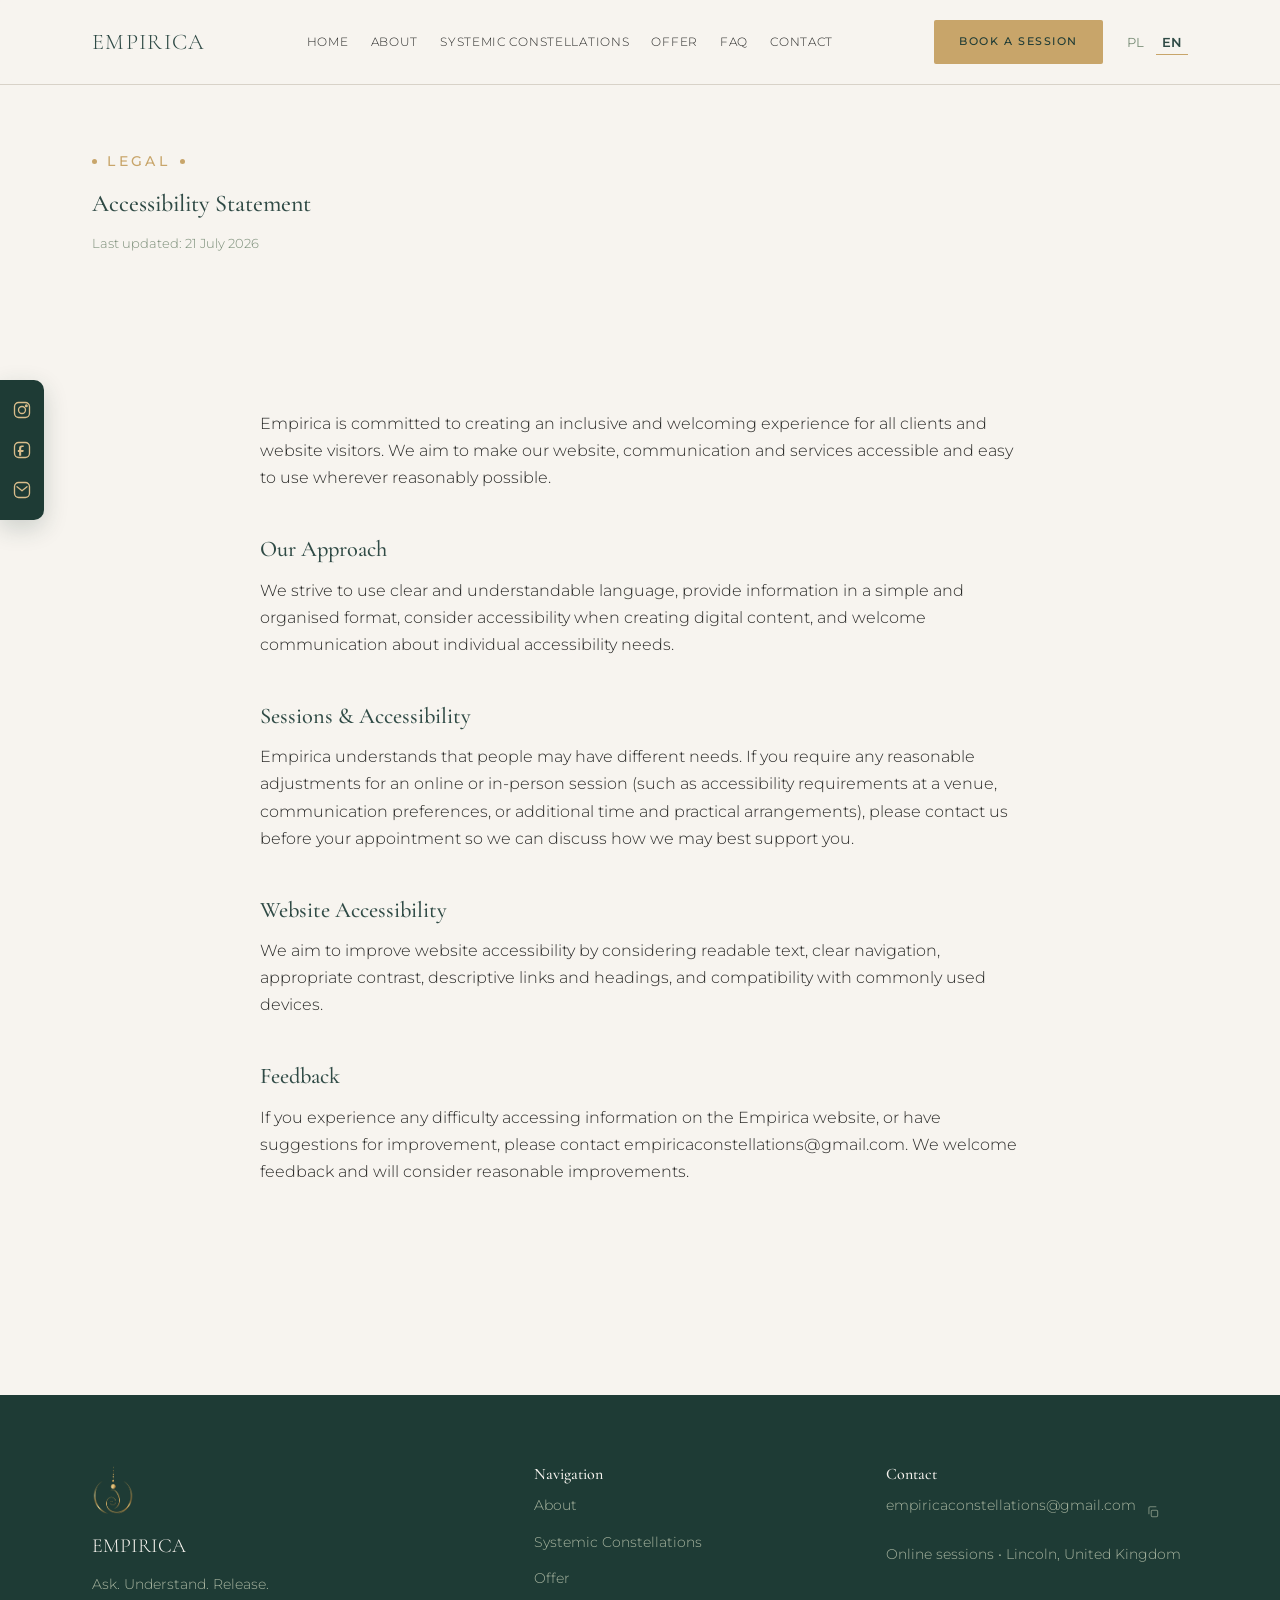
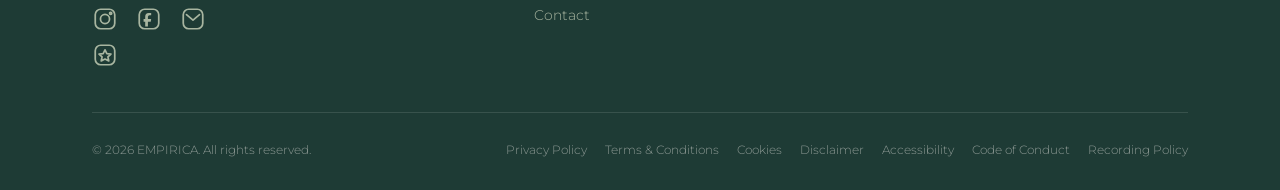
==== commit e3f56d96: "Add Trustpilot icon, rewrite Offer page with full copy and pricing Adds a Trustpilot icon in its own" ====
--- a/dostepnosc.html
+++ b/dostepnosc.html
@@ -89,6 +89,9 @@
           <a href="https://facebook.com/EmpiricaConstellations" target="_blank" rel="noopener" aria-label="Facebook"><svg viewBox="0 0 24 24" fill="none" stroke="currentColor" stroke-width="1.6"><rect x="3" y="3" width="18" height="18" rx="5"/><path d="M14 8.5h-1.5a1.5 1.5 0 0 0-1.5 1.5v2h3l-.4 2.5H11V19h-2.5v-4.5H7v-2.5h1.5V9.8A3.3 3.3 0 0 1 11.9 6.5H14z" fill="currentColor" stroke="none"/></svg></a>
           <a href="kontakt.html" aria-label="Email"><svg viewBox="0 0 24 24" fill="none" stroke="currentColor" stroke-width="1.6"><rect x="3" y="3" width="18" height="18" rx="5"/><path d="M6 8l6 5 6-5" stroke-linecap="round" stroke-linejoin="round"/></svg></a>
         </div>
+        <div class="social-row trustpilot-row" aria-label="Trustpilot">
+          <a href="https://www.trustpilot.com/review/empirica-constellations.com" target="_blank" rel="noopener" aria-label="Trustpilot"><svg viewBox="0 0 24 24" fill="none" stroke="currentColor" stroke-width="1.6"><rect x="3" y="3" width="18" height="18" rx="5"/><path d="M12 7.2l1.7 3.5 3.8.4-2.8 2.6.8 3.8L12 15.7l-3.5 1.8.8-3.8-2.8-2.6 3.8-.4z" stroke-linejoin="round"/></svg></a>
+        </div>
       </div>
       <div class="footer-col">
         <h4 data-i18n="footer.navTitle">Nawigacja</h4>
--- a/css/style.css
+++ b/css/style.css
@@ -641,6 +641,12 @@
 }
 .offer-list li:last-child { border-bottom: none; }
 .offer-list li svg { width: 16px; height: 16px; flex-shrink: 0; margin-top: 4px; color: var(--gold); }
+.pricing-grid { display: grid; grid-template-columns: 1fr 1fr; gap: 32px; }
+.pricing-grid .offer-card { padding: 36px; }
+.pricing-grid .offer-card h3 { font-size: 1.3rem; margin: 0 0 .3em; }
+.pricing-grid .offer-card .price { font-size: 1.8rem; margin: 0 0 .5em; }
+.pricing-grid .offer-card p:not(.price) { font-size: .92rem; color: var(--charcoal); opacity: .85; }
+@media (max-width: 760px) { .pricing-grid { grid-template-columns: 1fr; } }
 
 /* Tile grid (help topics, credentials, etc.) */
 .tile-grid {
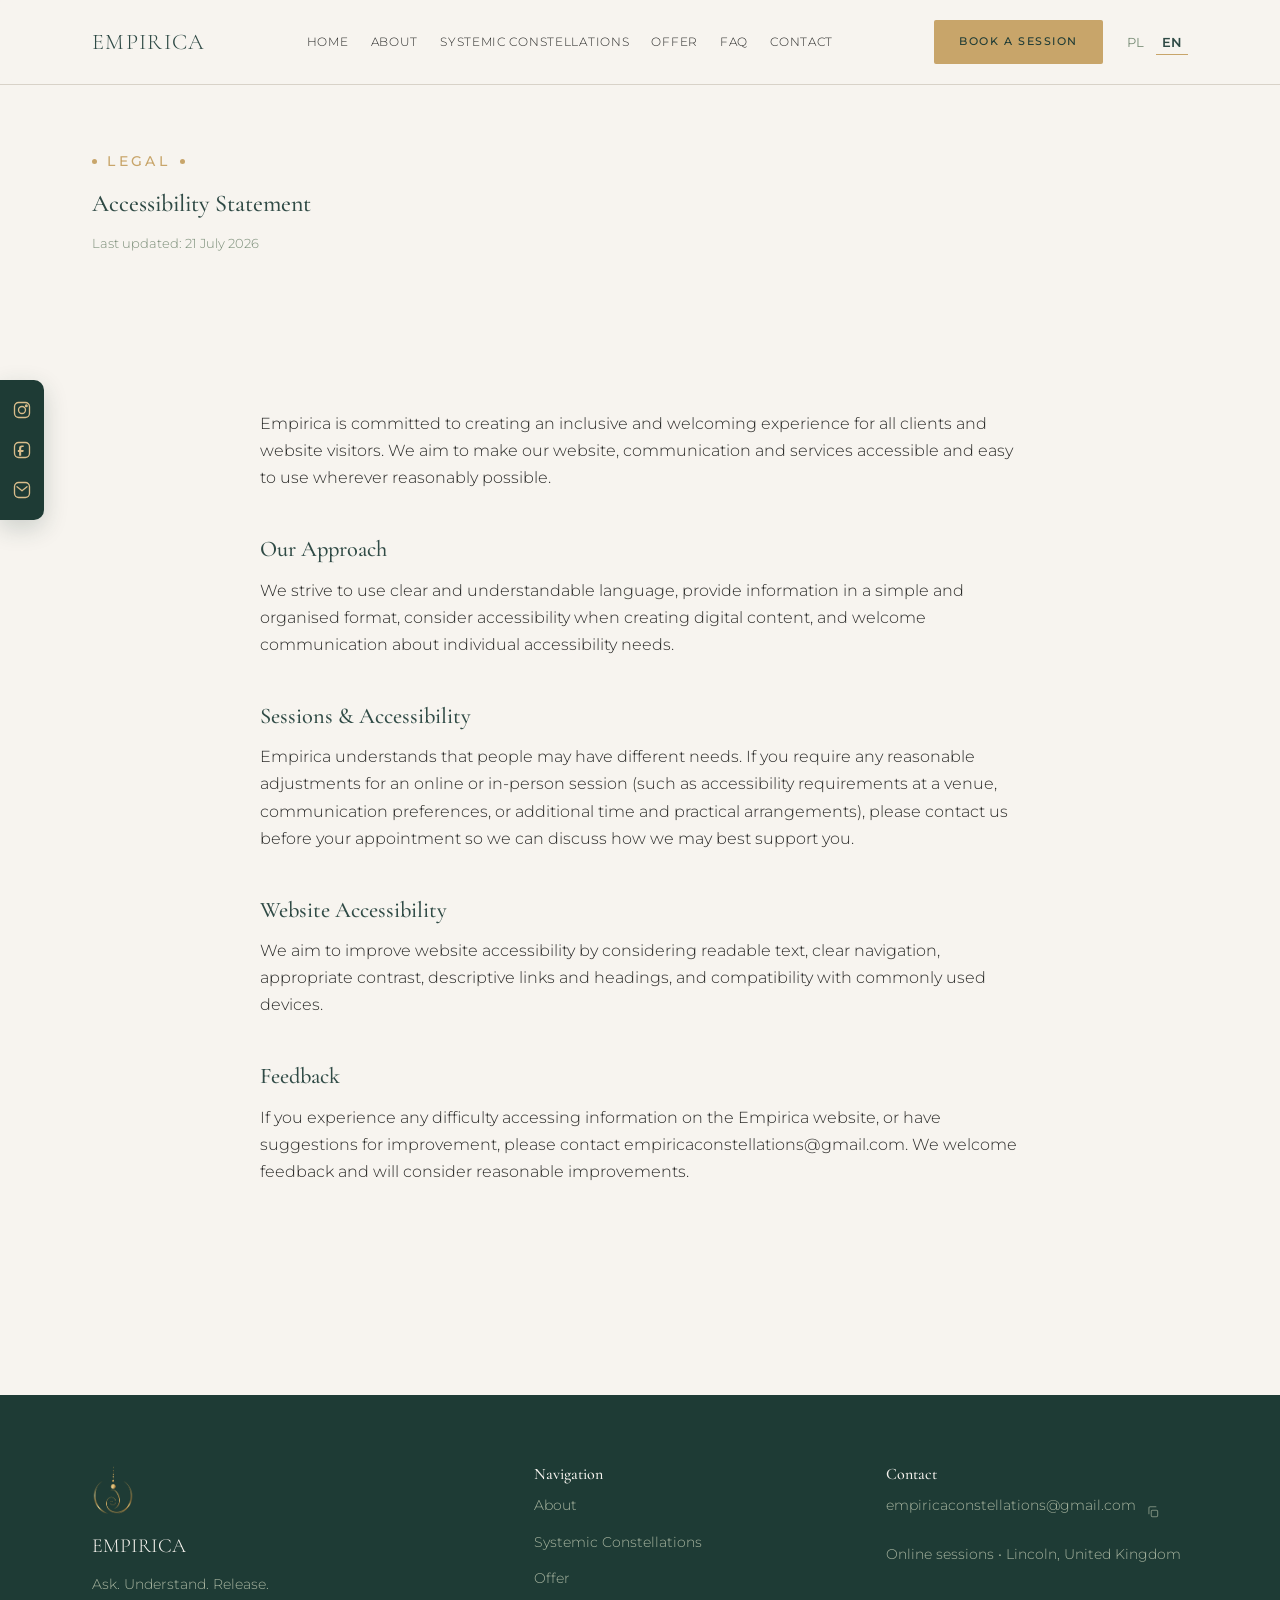
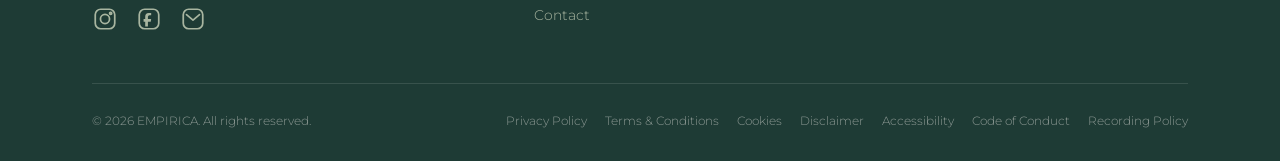
==== commit 41778cdd: "Convert PL pricing to PLN, remove Trustpilot icon Polish investment section now shows prices in złot" ====
--- a/dostepnosc.html
+++ b/dostepnosc.html
@@ -89,9 +89,6 @@
           <a href="https://facebook.com/EmpiricaConstellations" target="_blank" rel="noopener" aria-label="Facebook"><svg viewBox="0 0 24 24" fill="none" stroke="currentColor" stroke-width="1.6"><rect x="3" y="3" width="18" height="18" rx="5"/><path d="M14 8.5h-1.5a1.5 1.5 0 0 0-1.5 1.5v2h3l-.4 2.5H11V19h-2.5v-4.5H7v-2.5h1.5V9.8A3.3 3.3 0 0 1 11.9 6.5H14z" fill="currentColor" stroke="none"/></svg></a>
           <a href="kontakt.html" aria-label="Email"><svg viewBox="0 0 24 24" fill="none" stroke="currentColor" stroke-width="1.6"><rect x="3" y="3" width="18" height="18" rx="5"/><path d="M6 8l6 5 6-5" stroke-linecap="round" stroke-linejoin="round"/></svg></a>
         </div>
-        <div class="social-row trustpilot-row" aria-label="Trustpilot">
-          <a href="https://www.trustpilot.com/review/empirica-constellations.com" target="_blank" rel="noopener" aria-label="Trustpilot"><svg viewBox="0 0 24 24" fill="none" stroke="currentColor" stroke-width="1.6"><rect x="3" y="3" width="18" height="18" rx="5"/><path d="M12 7.2l1.7 3.5 3.8.4-2.8 2.6.8 3.8L12 15.7l-3.5 1.8.8-3.8-2.8-2.6 3.8-.4z" stroke-linejoin="round"/></svg></a>
-        </div>
       </div>
       <div class="footer-col">
         <h4 data-i18n="footer.navTitle">Nawigacja</h4>
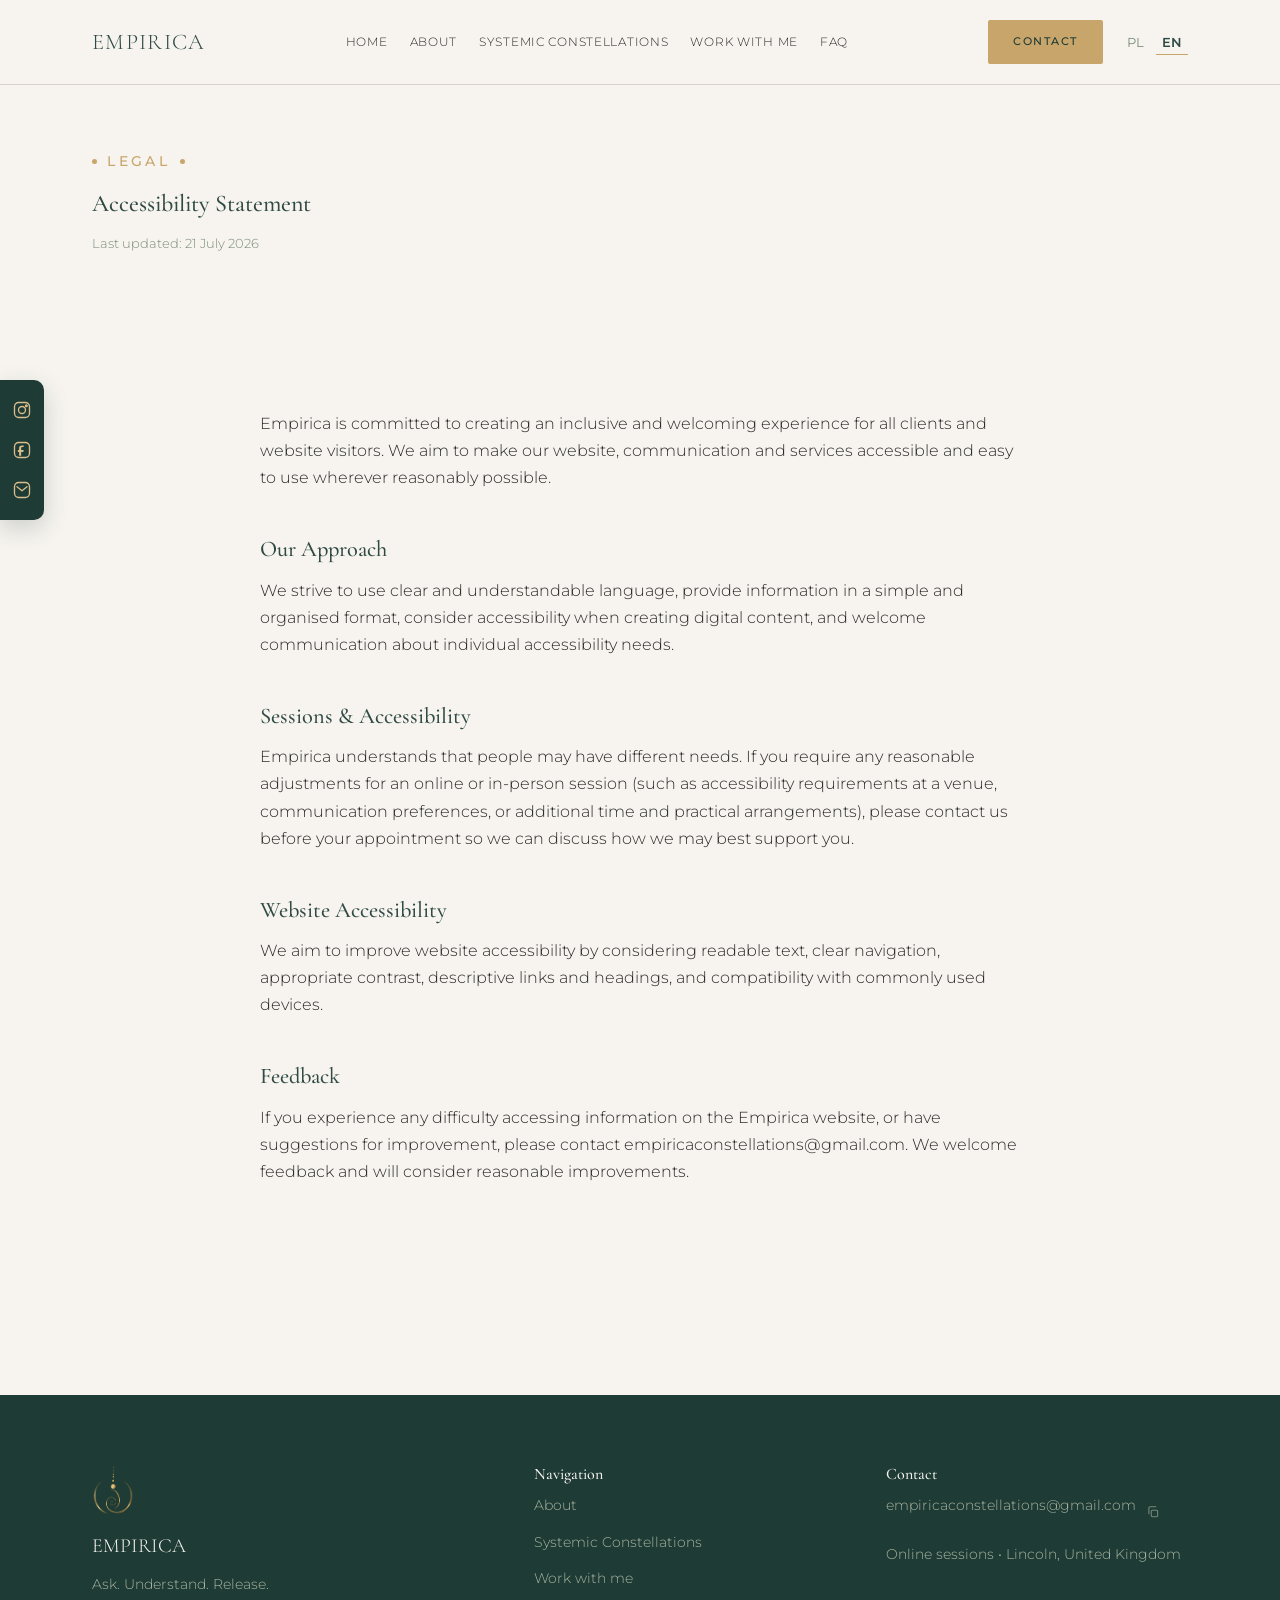
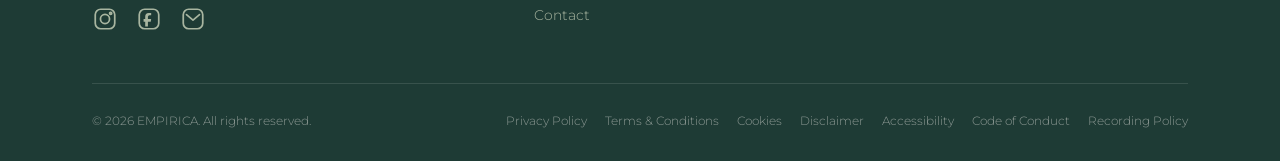
==== commit 8c1c2f6a: "Update About bio, credentials, nav labels and Symbolism copy - About page: replace bio with Beata's " ====
--- a/dostepnosc.html
+++ b/dostepnosc.html
@@ -22,12 +22,11 @@
       <a href="index.html" data-i18n="nav.home">Strona główna</a>
       <a href="o-mnie.html" data-i18n="nav.about">O mnie</a>
       <a href="ustawienia-systemowe.html" data-i18n="nav.constellations">Ustawienia systemowe</a>
-      <a href="oferta.html" data-i18n="nav.offer">Oferta</a>
+      <a href="oferta.html" data-i18n="nav.offer">Pracuj ze mną</a>
       <a href="faq.html" data-i18n="nav.faq">FAQ</a>
-      <a href="kontakt.html" data-i18n="nav.contact">Kontakt</a>
     </nav>
     <div class="nav-right">
-      <a href="kontakt.html" class="btn btn-gold" data-i18n="nav.cta">Umów sesję</a>
+      <a href="kontakt.html" class="btn btn-gold" data-i18n="nav.contactCta">Kontakt</a>
       <div class="lang-switch" role="group" aria-label="Język / Language">
         <button type="button" data-lang="pl">PL</button>
         <button type="button" data-lang="en">EN</button>
@@ -94,7 +93,7 @@
         <h4 data-i18n="footer.navTitle">Nawigacja</h4>
         <a href="o-mnie.html" data-i18n="nav.about">O mnie</a>
         <a href="ustawienia-systemowe.html" data-i18n="nav.constellations">Ustawienia systemowe</a>
-        <a href="oferta.html" data-i18n="nav.offer">Oferta</a>
+        <a href="oferta.html" data-i18n="nav.offer">Pracuj ze mną</a>
         <a href="kontakt.html" data-i18n="nav.contact">Kontakt</a>
       </div>
       <div class="footer-col">
--- a/css/style.css
+++ b/css/style.css
@@ -641,12 +641,59 @@
 }
 .offer-list li:last-child { border-bottom: none; }
 .offer-list li svg { width: 16px; height: 16px; flex-shrink: 0; margin-top: 4px; color: var(--gold); }
-.pricing-grid { display: grid; grid-template-columns: 1fr 1fr; gap: 32px; }
-.pricing-grid .offer-card { padding: 36px; }
-.pricing-grid .offer-card h3 { font-size: 1.3rem; margin: 0 0 .3em; }
-.pricing-grid .offer-card .price { font-size: 1.8rem; margin: 0 0 .5em; }
-.pricing-grid .offer-card p:not(.price) { font-size: .92rem; color: var(--charcoal); opacity: .85; }
-@media (max-width: 760px) { .pricing-grid { grid-template-columns: 1fr; } }
+/* Offer tabs (interactive service selector) */
+.offer-tabs-nav {
+  display: flex;
+  flex-wrap: wrap;
+  justify-content: center;
+  gap: 14px;
+  margin-bottom: 56px;
+  position: sticky;
+  top: var(--nav-height);
+  z-index: 80;
+  background: var(--ivory);
+  padding: 18px 0;
+}
+.offer-tab-btn {
+  padding: 14px 28px;
+  border-radius: 30px;
+  border: 1px solid var(--stone);
+  background: var(--ivory);
+  font-family: var(--font-sans);
+  font-size: .8rem;
+  font-weight: 500;
+  letter-spacing: .08em;
+  text-transform: uppercase;
+  color: var(--eucalyptus-deep);
+  cursor: pointer;
+  transition: background .25s ease, color .25s ease, border-color .25s ease;
+}
+.offer-tab-btn:hover { border-color: var(--gold); }
+.offer-tab-btn.is-active { background: var(--gold); border-color: var(--gold); color: var(--eucalyptus-dark); }
+.offer-tab-panel { display: none; }
+.offer-tab-panel.is-active { display: grid; grid-template-columns: 340px 1fr; gap: 56px; align-items: start; }
+.offer-tab-media { display: flex; flex-direction: column; gap: 24px; }
+.offer-tab-price {
+  background: var(--ivory);
+  border: 1px solid var(--stone);
+  padding: 28px;
+}
+.offer-tab-price .price {
+  font-family: var(--font-serif);
+  font-size: 1.6rem;
+  color: var(--gold);
+  margin: 0 0 .3em;
+}
+.offer-tab-price p:not(.price) { font-size: .88rem; color: var(--charcoal); opacity: .85; margin: 0; }
+@media (max-width: 860px) {
+  .offer-tab-panel.is-active { grid-template-columns: 1fr; }
+  .offer-tab-media { flex-direction: row; }
+  .offer-tab-media .art-frame { flex: 1; }
+  .offer-tab-price { flex: 1; }
+}
+@media (max-width: 560px) {
+  .offer-tab-media { flex-direction: column; }
+}
 
 /* Tile grid (help topics, credentials, etc.) */
 .tile-grid {
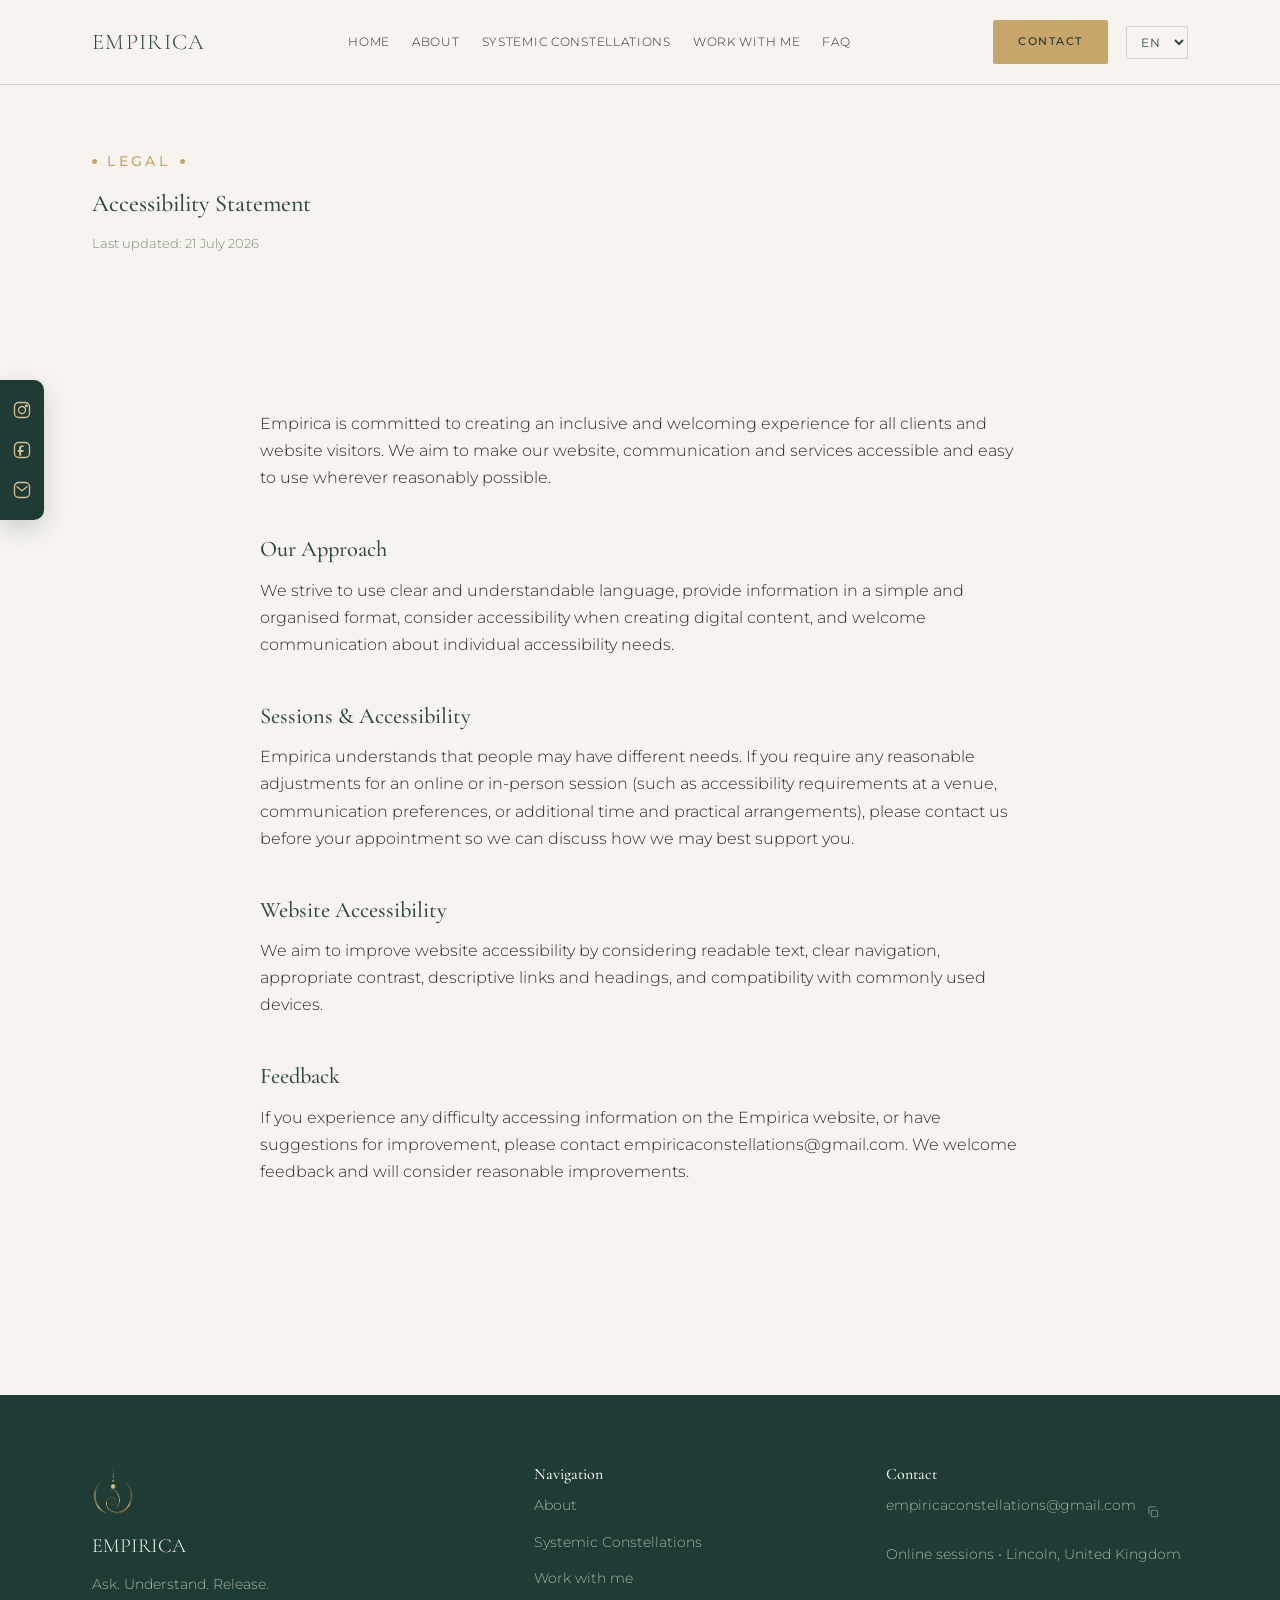
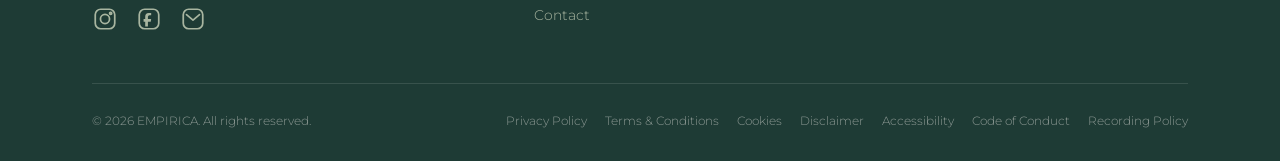
==== commit d6a0e4d1: "Language dropdown, mobile Contact-in-menu, wider carousel, bolder CTA - Replace the PL/EN button pai" ====
--- a/dostepnosc.html
+++ b/dostepnosc.html
@@ -24,13 +24,14 @@
       <a href="ustawienia-systemowe.html" data-i18n="nav.constellations">Ustawienia systemowe</a>
       <a href="oferta.html" data-i18n="nav.offer">Pracuj ze mną</a>
       <a href="faq.html" data-i18n="nav.faq">FAQ</a>
+      <a href="kontakt.html" class="btn btn-gold nav-links-cta" data-i18n="nav.contactCta">Kontakt</a>
     </nav>
     <div class="nav-right">
       <a href="kontakt.html" class="btn btn-gold" data-i18n="nav.contactCta">Kontakt</a>
-      <div class="lang-switch" role="group" aria-label="Język / Language">
-        <button type="button" data-lang="pl">PL</button>
-        <button type="button" data-lang="en">EN</button>
-      </div>
+      <select class="lang-select" aria-label="Język / Language">
+        <option value="pl">PL</option>
+        <option value="en">EN</option>
+      </select>
       <button class="nav-toggle" aria-label="Menu" aria-expanded="false">
         <span></span><span></span><span></span>
       </button>
--- a/css/style.css
+++ b/css/style.css
@@ -170,19 +170,22 @@
 .nav-links a:hover::after,
 .nav-links a[aria-current="page"]::after { transform: scaleX(1); }
 .nav-links a[aria-current="page"] { color: var(--eucalyptus-deep); font-weight: 500; }
+.nav-links-cta { display: none; }
 
 .nav-right { display: flex; align-items: center; gap: 18px; flex-shrink: 0; }
 .nav-right .btn { padding: 11px 24px; font-size: .7rem; }
-.lang-switch { display: flex; gap: 6px; font-size: .75rem; letter-spacing: .06em; }
-.lang-switch button {
-  background: none;
-  border: none;
+.lang-select {
+  background: var(--ivory);
+  border: 1px solid var(--stone);
+  border-radius: 2px;
   cursor: pointer;
-  color: var(--moss);
+  color: var(--eucalyptus-deep);
   font-family: var(--font-sans);
-  padding: 4px 6px;
-}
-.lang-switch button[aria-current="true"] { color: var(--eucalyptus-deep); font-weight: 600; border-bottom: 1px solid var(--gold); }
+  font-size: .75rem;
+  letter-spacing: .06em;
+  padding: 7px 10px;
+}
+.lang-select:focus { outline: none; border-color: var(--gold); }
 
 .nav-toggle {
   display: none;
@@ -326,6 +329,23 @@
 .metaphor-card h4 { font-size: 1.3rem; margin-bottom: .4em; }
 .metaphor-card p { color: var(--eucalyptus-deep); font-size: 1rem; margin: 0; }
 
+.service-grid {
+  display: grid;
+  grid-template-columns: repeat(2, 1fr);
+  gap: 20px;
+  max-width: 760px;
+  margin: 0 auto;
+}
+.service-tile {
+  background: var(--ivory);
+  border: 1px solid var(--stone);
+  padding: 24px 22px;
+  text-align: center;
+}
+.service-tile h4 { font-size: 1.05rem; margin-bottom: .5em; }
+.service-tile p { font-size: .85rem; color: var(--eucalyptus-deep); margin: 0; line-height: 1.5; }
+@media (max-width: 640px) { .service-grid { grid-template-columns: minmax(0, 1fr); } }
+
 /* Interactive symbolism explorer */
 .symbolism {
   display: grid;
@@ -409,9 +429,9 @@
 }
 .symbolism-panel-text p { margin: 0; color: var(--charcoal); font-size: 1rem; line-height: 1.75; }
 @media (max-width: 800px) {
-  .symbolism { grid-template-columns: 1fr; }
+  .symbolism { grid-template-columns: minmax(0, 1fr); }
   .symbolism-panel { padding: 26px; }
-  .symbolism-panel-body { grid-template-columns: 1fr; }
+  .symbolism-panel-body { grid-template-columns: minmax(0, 1fr); }
   .symbolism-panel-photo { max-width: 220px; margin: 0 auto; }
 }
 
@@ -440,7 +460,7 @@
     linear-gradient(180deg, rgba(30,59,53,.55), rgba(30,59,53,.68)),
     url('../assets/ready-photo.jpg') center/cover no-repeat;
 }
-.ready-photo h2 { color: var(--gold); }
+.ready-photo h2 { color: var(--gold); font-weight: 600; text-shadow: 0 2px 12px rgba(0,0,0,.45); }
 .ready-photo p { color: var(--ivory); font-weight: 400; text-shadow: 0 2px 10px rgba(0,0,0,.55); }
 .stream-photo {
   background:
@@ -503,7 +523,7 @@
 /* Testimonial carousel */
 .testimonial-carousel {
   position: relative;
-  max-width: 680px;
+  max-width: 780px;
   margin: 0 auto;
   padding: 0 84px;
 }
@@ -556,8 +576,8 @@
 }
 .carousel-dot.is-active { background: var(--gold); transform: scale(1.3); }
 @media (max-width: 600px) {
-  .testimonial-carousel { padding: 0 56px; }
-  .carousel-arrow { width: 34px; height: 34px; }
+  .testimonial-carousel { padding: 0; }
+  .carousel-arrow { display: none; }
 }
 
 /* Decorative placeholder art */
@@ -686,7 +706,7 @@
 }
 .offer-tab-price p:not(.price) { font-size: .88rem; color: var(--charcoal); opacity: .85; margin: 0; }
 @media (max-width: 860px) {
-  .offer-tab-panel.is-active { grid-template-columns: 1fr; }
+  .offer-tab-panel.is-active { grid-template-columns: minmax(0, 1fr); }
   .offer-tab-media { flex-direction: row; }
   .offer-tab-media .art-frame { flex: 1; }
   .offer-tab-price { flex: 1; }
@@ -715,8 +735,10 @@
 }
 .tile .icon { width: 40px; height: 40px; margin: 0 auto 16px; color: var(--gold); }
 .tile span { font-size: .95rem; color: var(--eucalyptus-deep); line-height: 1.4; }
-@media (max-width: 760px) { .tile-grid { grid-template-columns: 1fr 1fr; } }
-@media (max-width: 500px) { .tile-grid { grid-template-columns: 1fr; } }
+@media (max-width: 760px) { .tile-grid { grid-template-columns: repeat(2, minmax(0, 1fr)); } }
+@media (max-width: 500px) { .tile-grid { grid-template-columns: minmax(0, 1fr); } }
+.credentials-grid { max-width: 720px; margin: 0 auto; grid-template-columns: repeat(2, 1fr); }
+@media (max-width: 560px) { .credentials-grid { grid-template-columns: minmax(0, 1fr); } }
 
 /* FAQ */
 .faq-item { border-bottom: 1px solid var(--stone); padding: 18px 0; }
@@ -924,7 +946,7 @@
 }
 .side-social a svg { width: 20px; height: 20px; color: var(--gold-light); transition: color .2s ease, transform .2s ease; }
 .side-social a:hover svg { color: var(--ivory); transform: scale(1.12); }
-@media (max-width: 760px) { .side-social { display: none; } }
+@media (max-width: 900px) { .side-social { display: none; } }
 
 /* ==========================================================================
    Back to top
@@ -958,15 +980,27 @@
    Responsive
    ========================================================================== */
 @media (max-width: 900px) {
-  .grid-3 { grid-template-columns: 1fr; gap: 36px; }
-  .grid-2 { grid-template-columns: 1fr; gap: 40px; }
-  .contact-grid { grid-template-columns: 1fr; }
+  .grid-3 { grid-template-columns: minmax(0, 1fr); gap: 36px; }
+  .grid-2 { grid-template-columns: minmax(0, 1fr); gap: 40px; }
+  .contact-grid { grid-template-columns: minmax(0, 1fr); column-gap: 0; row-gap: 60px; }
   .steps { grid-template-columns: 1fr 1fr; }
-  .footer-top { grid-template-columns: 1fr; gap: 34px; }
-  .insta-grid { grid-template-columns: repeat(3, 1fr); }
-}
-@media (max-width: 760px) {
-  .nav-links, .nav-right .lang-switch, .nav-right .btn { position: static; }
+  .footer-top { grid-template-columns: minmax(0, 1fr); gap: 34px; }
+  .insta-grid { grid-template-columns: repeat(3, minmax(0, 1fr)); }
+  .contact-side { padding: 32px; }
+  .symbolism-panel-header h3 { font-size: 1.7rem; }
+  .offer-tab-btn { padding: 11px 20px; font-size: .74rem; }
+}
+@media (max-width: 480px) {
+  .insta-grid { grid-template-columns: repeat(2, minmax(0, 1fr)); }
+  .offer-tab-btn { padding: 10px 16px; font-size: .7rem; }
+  .offer-tabs-nav { gap: 10px; }
+  section { padding: 70px 0; }
+  .section-tight { padding: 50px 0; }
+  .hero { padding: 90px 0 70px; }
+  .hero-mark { height: 88px; }
+}
+@media (max-width: 900px) {
+  .nav-links, .nav-right .lang-select { position: static; }
   .nav-links {
     position: fixed;
     top: var(--nav-height);
@@ -984,9 +1018,13 @@
   .nav-links.open { transform: translateY(0); opacity: 1; }
   .nav-toggle { display: flex; }
   .nav-right { gap: 14px; }
-  .nav-right .btn { padding: 11px 18px; font-size: .72rem; }
-  .steps { grid-template-columns: 1fr; }
+  .nav-right > .btn { display: none; }
+  .nav-links-cta { display: inline-flex; margin-top: 6px; }
+  .steps { grid-template-columns: minmax(0, 1fr); }
 }
 @media (max-width: 480px) {
-  .nav-right > .btn { display: none; }
-}
+  .brand-word { font-size: 1.15rem; }
+  .nav-right { gap: 10px; }
+  .lang-select { font-size: .7rem; padding: 6px 8px; }
+  .container { padding: 0 20px; }
+}
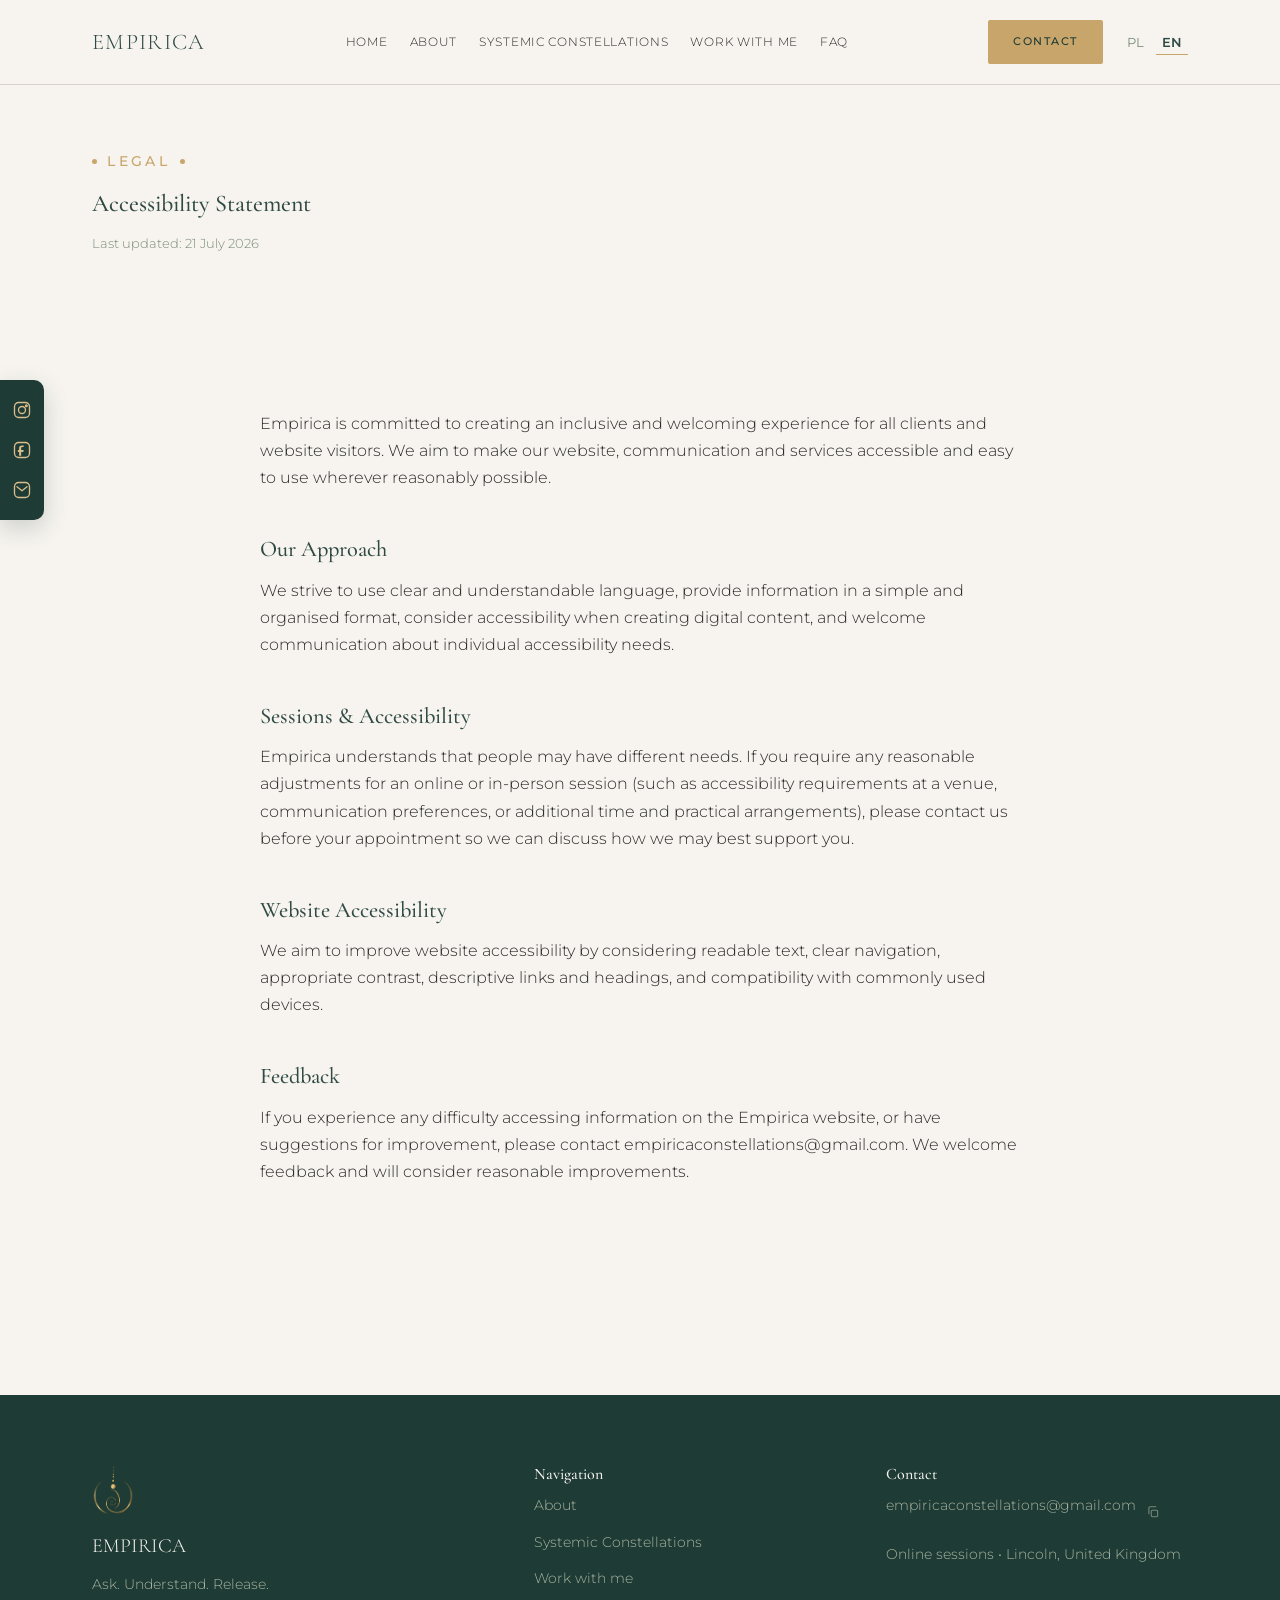
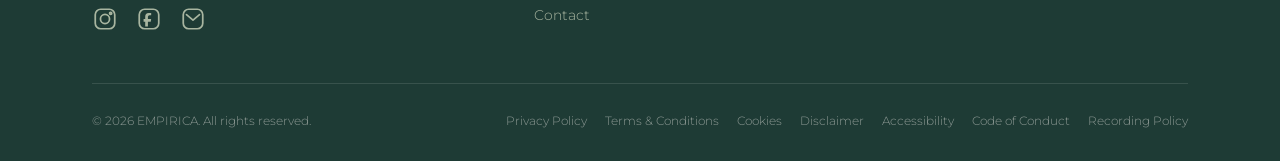
==== commit 8cd31a1a: "Restore desktop language buttons; fix grid blowout in Instagram section - The PL/EN dropdown was mea" ====
--- a/dostepnosc.html
+++ b/dostepnosc.html
@@ -28,6 +28,10 @@
     </nav>
     <div class="nav-right">
       <a href="kontakt.html" class="btn btn-gold" data-i18n="nav.contactCta">Kontakt</a>
+      <div class="lang-switch" role="group" aria-label="Język / Language">
+        <button type="button" data-lang="pl">PL</button>
+        <button type="button" data-lang="en">EN</button>
+      </div>
       <select class="lang-select" aria-label="Język / Language">
         <option value="pl">PL</option>
         <option value="en">EN</option>
--- a/css/style.css
+++ b/css/style.css
@@ -174,7 +174,18 @@
 
 .nav-right { display: flex; align-items: center; gap: 18px; flex-shrink: 0; }
 .nav-right .btn { padding: 11px 24px; font-size: .7rem; }
+.lang-switch { display: flex; gap: 6px; font-size: .75rem; letter-spacing: .06em; }
+.lang-switch button {
+  background: none;
+  border: none;
+  cursor: pointer;
+  color: var(--moss);
+  font-family: var(--font-sans);
+  padding: 4px 6px;
+}
+.lang-switch button[aria-current="true"] { color: var(--eucalyptus-deep); font-weight: 600; border-bottom: 1px solid var(--gold); }
 .lang-select {
+  display: none;
   background: var(--ivory);
   border: 1px solid var(--stone);
   border-radius: 2px;
@@ -298,12 +309,12 @@
 
 .grid-3 {
   display: grid;
-  grid-template-columns: repeat(3, 1fr);
+  grid-template-columns: repeat(3, minmax(0, 1fr));
   gap: 48px;
 }
 .grid-2 {
   display: grid;
-  grid-template-columns: 1fr 1fr;
+  grid-template-columns: repeat(2, minmax(0, 1fr));
   gap: 64px;
   align-items: center;
 }
@@ -331,7 +342,7 @@
 
 .service-grid {
   display: grid;
-  grid-template-columns: repeat(2, 1fr);
+  grid-template-columns: repeat(2, minmax(0, 1fr));
   gap: 20px;
   max-width: 760px;
   margin: 0 auto;
@@ -349,7 +360,7 @@
 /* Interactive symbolism explorer */
 .symbolism {
   display: grid;
-  grid-template-columns: 260px 1fr;
+  grid-template-columns: 260px minmax(0, 1fr);
   gap: 24px;
   align-items: start;
 }
@@ -409,7 +420,7 @@
 .symbolism-panel-header h3 { margin: 0; font-size: 2.1rem; }
 .symbolism-panel-body {
   display: grid;
-  grid-template-columns: 1fr 270px;
+  grid-template-columns: minmax(0, 1fr) 270px;
   gap: 32px;
   align-items: center;
 }
@@ -604,7 +615,7 @@
 .portrait-frame svg, .portrait-frame img { width: 46%; color: var(--gold); }
 
 /* Steps */
-.steps { display: grid; grid-template-columns: repeat(4, 1fr); gap: 44px; counter-reset: step; position: relative; }
+.steps { display: grid; grid-template-columns: repeat(4, minmax(0, 1fr)); gap: 44px; counter-reset: step; position: relative; }
 .step { text-align: center; position: relative; z-index: 1; }
 .step:not(:last-child)::after {
   content: '- - - -';
@@ -691,7 +702,7 @@
 .offer-tab-btn:hover { border-color: var(--gold); }
 .offer-tab-btn.is-active { background: var(--gold); border-color: var(--gold); color: var(--eucalyptus-dark); }
 .offer-tab-panel { display: none; }
-.offer-tab-panel.is-active { display: grid; grid-template-columns: 340px 1fr; gap: 56px; align-items: start; }
+.offer-tab-panel.is-active { display: grid; grid-template-columns: 340px minmax(0, 1fr); gap: 56px; align-items: start; }
 .offer-tab-media { display: flex; flex-direction: column; gap: 24px; }
 .offer-tab-price {
   background: var(--ivory);
@@ -718,7 +729,7 @@
 /* Tile grid (help topics, credentials, etc.) */
 .tile-grid {
   display: grid;
-  grid-template-columns: repeat(3, 1fr);
+  grid-template-columns: repeat(3, minmax(0, 1fr));
   gap: 24px;
 }
 .tile {
@@ -737,7 +748,7 @@
 .tile span { font-size: .95rem; color: var(--eucalyptus-deep); line-height: 1.4; }
 @media (max-width: 760px) { .tile-grid { grid-template-columns: repeat(2, minmax(0, 1fr)); } }
 @media (max-width: 500px) { .tile-grid { grid-template-columns: minmax(0, 1fr); } }
-.credentials-grid { max-width: 720px; margin: 0 auto; grid-template-columns: repeat(2, 1fr); }
+.credentials-grid { max-width: 720px; margin: 0 auto; grid-template-columns: repeat(2, minmax(0, 1fr)); }
 @media (max-width: 560px) { .credentials-grid { grid-template-columns: minmax(0, 1fr); } }
 
 /* FAQ */
@@ -794,7 +805,7 @@
 /* Instagram strip */
 .insta-grid {
   display: grid;
-  grid-template-columns: repeat(6, 1fr);
+  grid-template-columns: repeat(6, minmax(0, 1fr));
   gap: 4px;
 }
 .insta-cell {
@@ -811,7 +822,7 @@
 .insta-cell.quote p { font-family: var(--font-serif); font-size: .82rem; font-style: italic; color: var(--eucalyptus-deep); margin: 0; }
 
 /* Contact */
-.contact-grid { display: grid; grid-template-columns: 1.1fr .9fr; gap: 60px; }
+.contact-grid { display: grid; grid-template-columns: minmax(0, 1.1fr) minmax(0, .9fr); gap: 60px; }
 .form-row { margin-bottom: 22px; }
 .form-row label {
   display: block;
@@ -856,7 +867,7 @@
 }
 .footer-top {
   display: grid;
-  grid-template-columns: 1.3fr 1fr 1fr;
+  grid-template-columns: minmax(0, 1.3fr) minmax(0, 1fr) minmax(0, 1fr);
   gap: 50px;
   padding-bottom: 44px;
   border-bottom: 1px solid rgba(247,244,239,.12);
@@ -983,7 +994,7 @@
   .grid-3 { grid-template-columns: minmax(0, 1fr); gap: 36px; }
   .grid-2 { grid-template-columns: minmax(0, 1fr); gap: 40px; }
   .contact-grid { grid-template-columns: minmax(0, 1fr); column-gap: 0; row-gap: 60px; }
-  .steps { grid-template-columns: 1fr 1fr; }
+  .steps { grid-template-columns: repeat(2, minmax(0, 1fr)); }
   .footer-top { grid-template-columns: minmax(0, 1fr); gap: 34px; }
   .insta-grid { grid-template-columns: repeat(3, minmax(0, 1fr)); }
   .contact-side { padding: 32px; }
@@ -1020,6 +1031,8 @@
   .nav-right { gap: 14px; }
   .nav-right > .btn { display: none; }
   .nav-links-cta { display: inline-flex; margin-top: 6px; }
+  .lang-switch { display: none; }
+  .lang-select { display: block; }
   .steps { grid-template-columns: minmax(0, 1fr); }
 }
 @media (max-width: 480px) {
